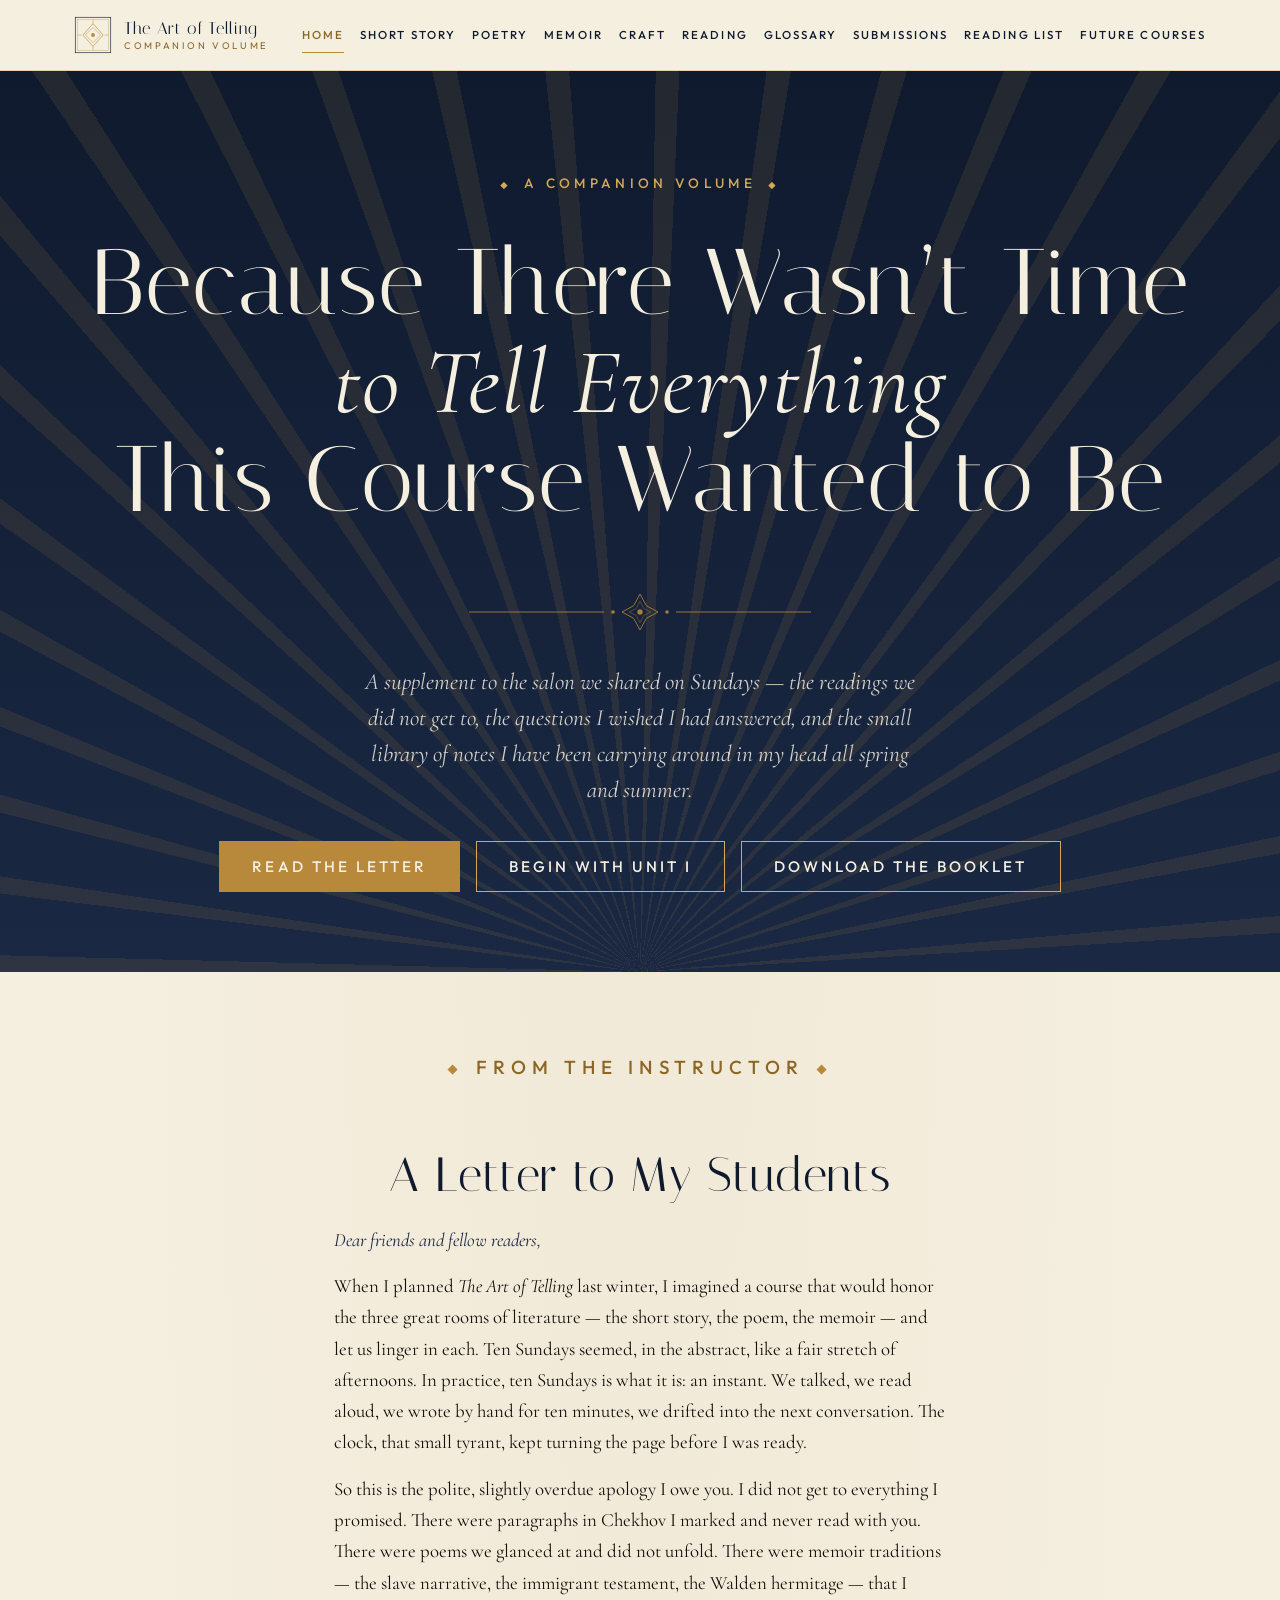
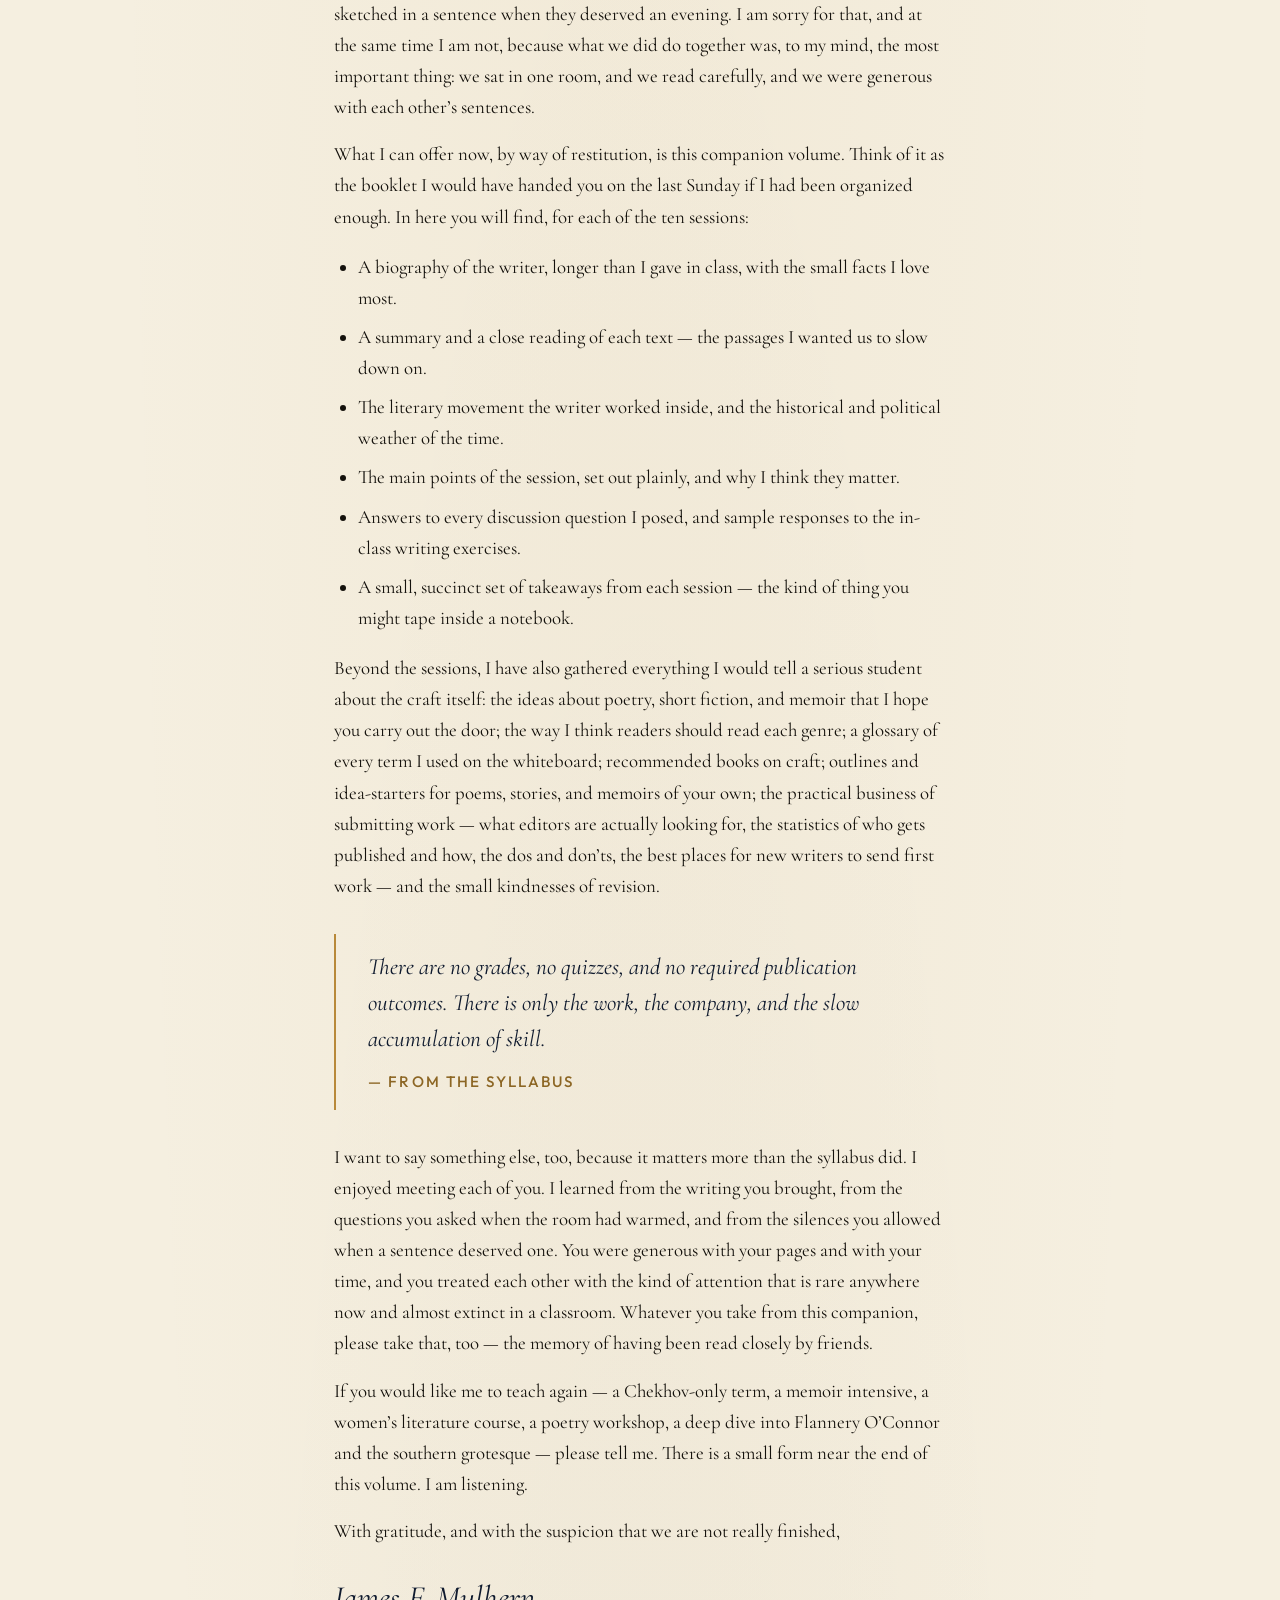
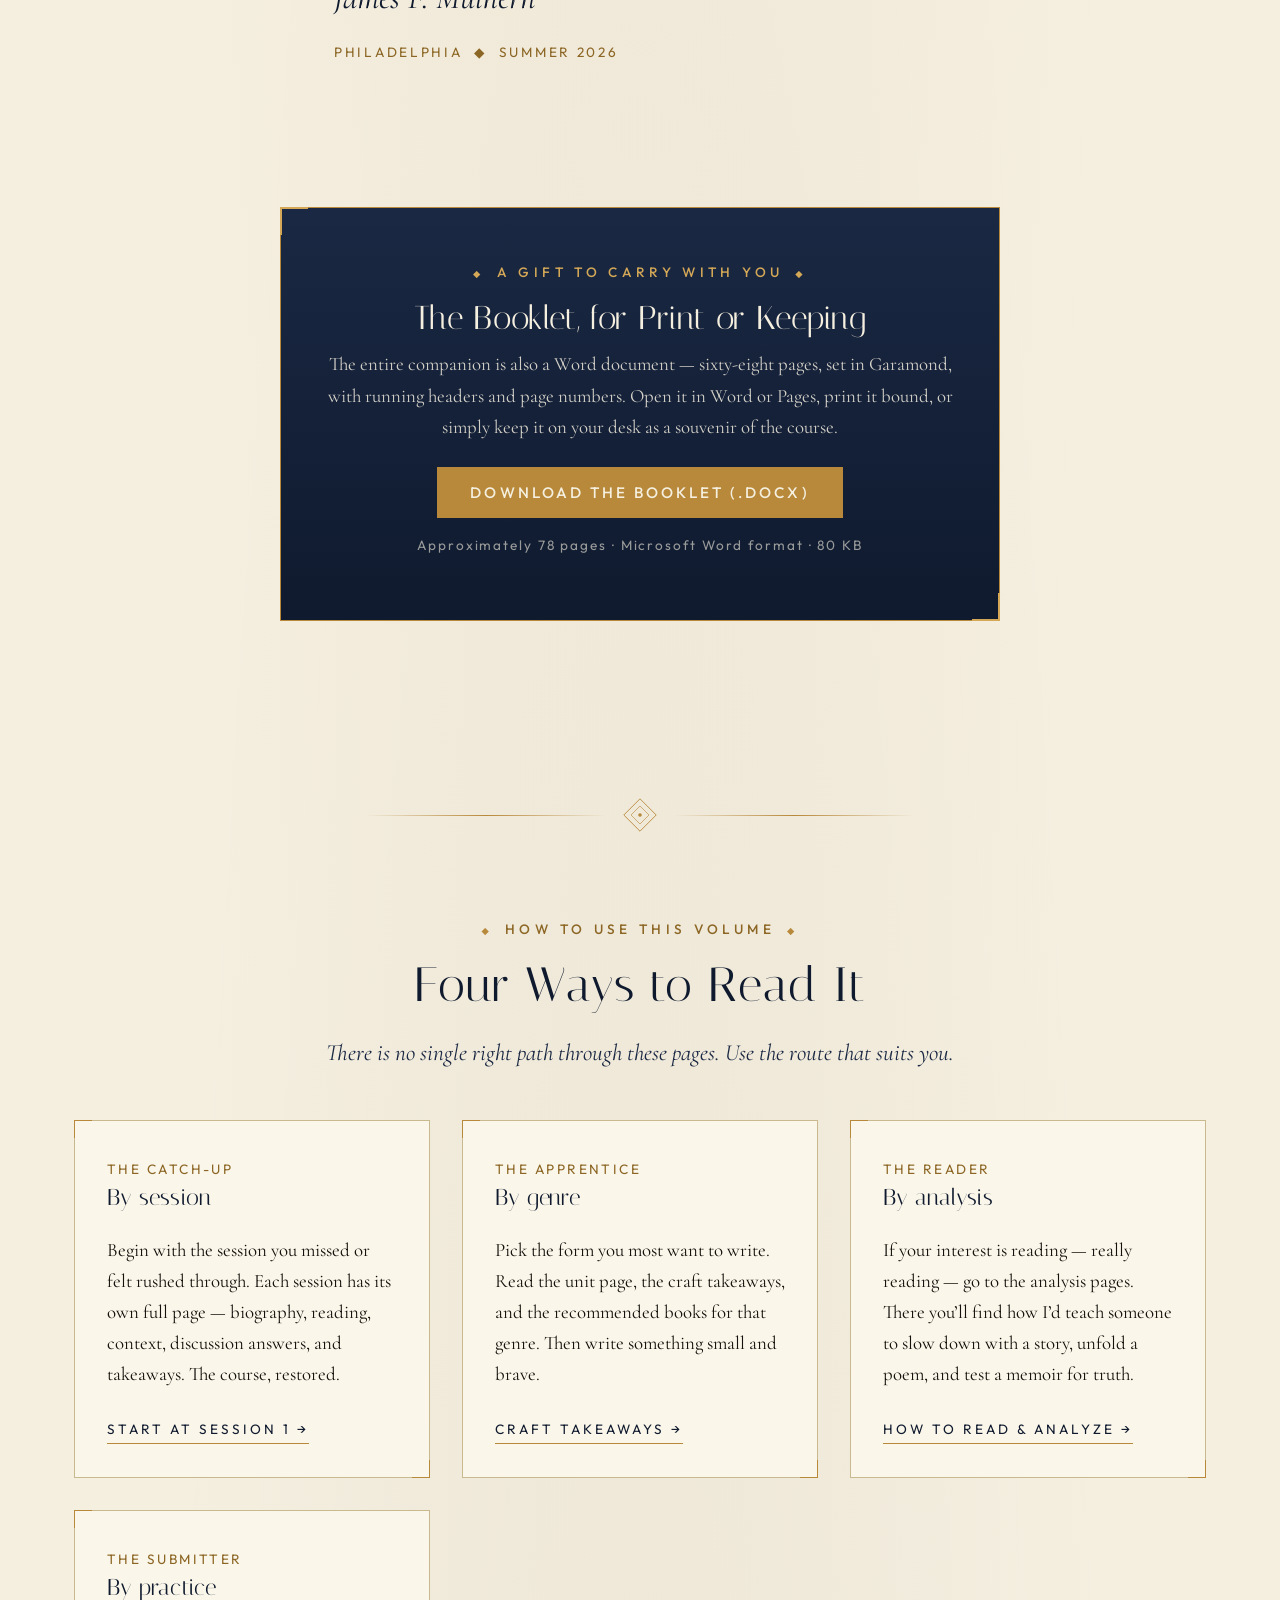
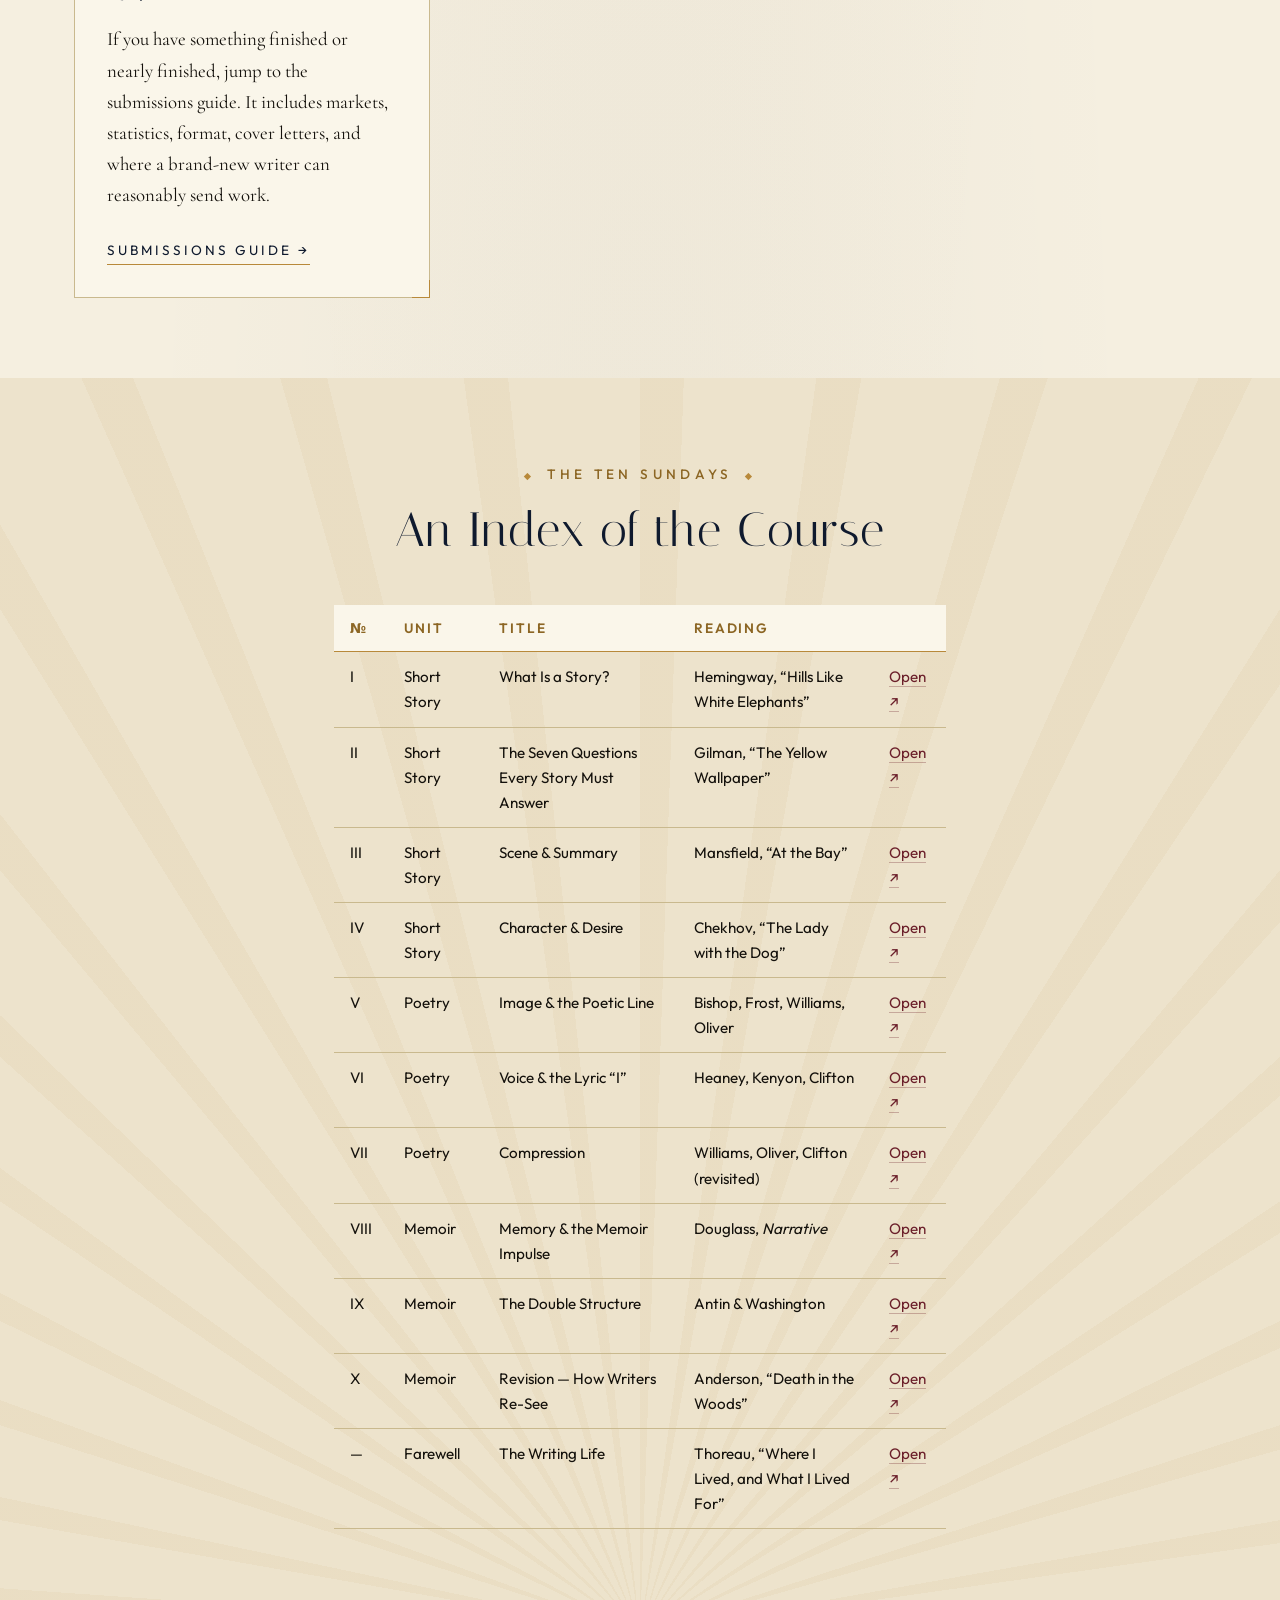
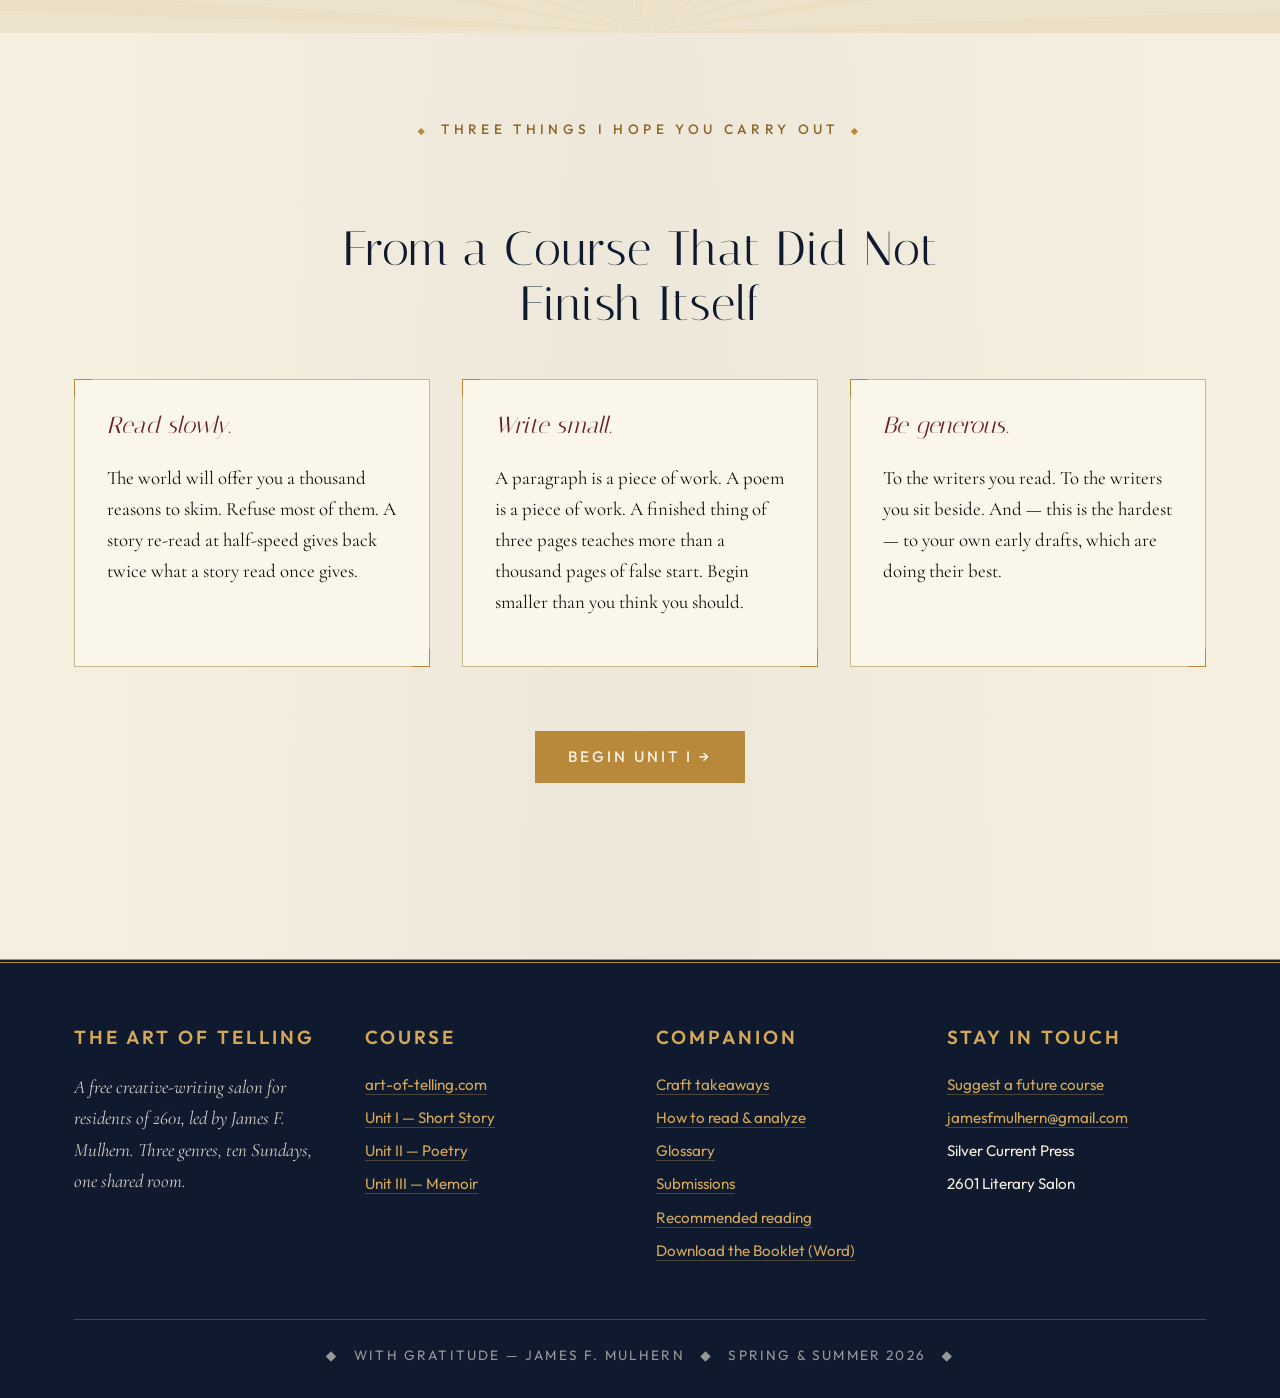
==== index.html @ 87ca03cf "Initial companion site" ====
<!doctype html>
<html lang="en">
<head>
<meta charset="utf-8">
<meta name="viewport" content="width=device-width, initial-scale=1">
<title>Because There Wasn’t Time to Tell Everything — The Art of Telling Companion</title>
<meta name="description" content="A companion volume to The Art of Telling: everything the course wanted to be, with the time it would have needed. Author biographies, close readings, craft notes, glossaries, and submission guides for short story, poetry, and memoir.">
<link rel="preconnect" href="https://fonts.googleapis.com">
<link rel="preconnect" href="https://fonts.gstatic.com" crossorigin>
<link href="https://fonts.googleapis.com/css2?family=Cormorant+Garamond:ital,wght@0,400;0,500;0,600;1,400;1,500&family=Italiana&family=Outfit:wght@300;400;500;600&display=swap" rel="stylesheet">
<link rel="stylesheet" href="css/styles.css">
</head>
<body>
<div id="site-header"></div>

<section class="hero">
  <div class="container">
    <span class="eyebrow">A Companion Volume</span>
    <h1>Because There Wasn’t Time<br><span style="font-family: var(--display); font-style: italic; font-weight: 400;">to Tell Everything</span><br>This Course Wanted to Be</h1>

    <svg class="hero-ornament" viewBox="0 0 400 60" fill="none" aria-hidden="true">
      <line x1="10" y1="30" x2="160" y2="30" stroke="currentColor" stroke-width="1"/>
      <line x1="240" y1="30" x2="390" y2="30" stroke="currentColor" stroke-width="1"/>
      <g transform="translate(200,30)">
        <path d="M0,-20 L7,-7 L20,0 L7,7 L0,20 L-7,7 L-20,0 L-7,-7 Z" stroke="currentColor" stroke-width="1" fill="none"/>
        <circle cx="0" cy="0" r="3" fill="currentColor"/>
        <path d="M0,-12 L4,-4 L12,0 L4,4 L0,12 L-4,4 L-12,0 L-4,-4 Z" stroke="currentColor" stroke-width="0.5" fill="none"/>
      </g>
      <circle cx="170" cy="30" r="2" fill="currentColor"/>
      <circle cx="230" cy="30" r="2" fill="currentColor"/>
    </svg>

    <p class="lede">A supplement to the salon we shared on Sundays — the readings we did not get to, the questions I wished I had answered, and the small library of notes I have been carrying around in my head all spring and summer.</p>
    <div style="margin-top: var(--space-8); display:flex; gap: var(--space-4); justify-content:center; flex-wrap: wrap;">
      <a class="btn btn--gold" href="#letter">Read the Letter</a>
      <a class="btn btn--ghost-light" href="unit-1-short-story.html">Begin with Unit I</a>
      <a class="btn btn--ghost-light" href="Because_There_Wasnt_Time_To_Tell_Everything.docx">Download the Booklet</a>
    </div>
  </div>
</section>

<section id="letter">
  <div class="container">
    <div class="prose">
      <p class="eyebrow center" style="display:block;">From the Instructor</p>
      <h2 class="center">A Letter to My Students</h2>

      <p class="lede">Dear friends and fellow readers,</p>

      <p>When I planned <em>The Art of Telling</em> last winter, I imagined a course that would honor the three great rooms of literature — the short story, the poem, the memoir — and let us linger in each. Ten Sundays seemed, in the abstract, like a fair stretch of afternoons. In practice, ten Sundays is what it is: an instant. We talked, we read aloud, we wrote by hand for ten minutes, we drifted into the next conversation. The clock, that small tyrant, kept turning the page before I was ready.</p>

      <p>So this is the polite, slightly overdue apology I owe you. I did not get to everything I promised. There were paragraphs in Chekhov I marked and never read with you. There were poems we glanced at and did not unfold. There were memoir traditions — the slave narrative, the immigrant testament, the Walden hermitage — that I sketched in a sentence when they deserved an evening. I am sorry for that, and at the same time I am not, because what we did do together was, to my mind, the most important thing: we sat in one room, and we read carefully, and we were generous with each other’s sentences.</p>

      <p>What I can offer now, by way of restitution, is this companion volume. Think of it as the booklet I would have handed you on the last Sunday if I had been organized enough. In here you will find, for each of the ten sessions:</p>

      <ul>
        <li>A biography of the writer, longer than I gave in class, with the small facts I love most.</li>
        <li>A summary and a close reading of each text — the passages I wanted us to slow down on.</li>
        <li>The literary movement the writer worked inside, and the historical and political weather of the time.</li>
        <li>The main points of the session, set out plainly, and why I think they matter.</li>
        <li>Answers to every discussion question I posed, and sample responses to the in-class writing exercises.</li>
        <li>A small, succinct set of takeaways from each session — the kind of thing you might tape inside a notebook.</li>
      </ul>

      <p>Beyond the sessions, I have also gathered everything I would tell a serious student about the craft itself: the ideas about poetry, short fiction, and memoir that I hope you carry out the door; the way I think readers should read each genre; a glossary of every term I used on the whiteboard; recommended books on craft; outlines and idea-starters for poems, stories, and memoirs of your own; the practical business of submitting work — what editors are actually looking for, the statistics of who gets published and how, the dos and don’ts, the best places for new writers to send first work — and the small kindnesses of revision.</p>

      <blockquote>
        There are no grades, no quizzes, and no required publication outcomes. There is only the work, the company, and the slow accumulation of skill.
        <cite>— from the syllabus</cite>
      </blockquote>

      <p>I want to say something else, too, because it matters more than the syllabus did. I enjoyed meeting each of you. I learned from the writing you brought, from the questions you asked when the room had warmed, and from the silences you allowed when a sentence deserved one. You were generous with your pages and with your time, and you treated each other with the kind of attention that is rare anywhere now and almost extinct in a classroom. Whatever you take from this companion, please take that, too — the memory of having been read closely by friends.</p>

      <p>If you would like me to teach again — a Chekhov-only term, a memoir intensive, a women’s literature course, a poetry workshop, a deep dive into Flannery O’Connor and the southern grotesque — please tell me. There is a small form near the end of this volume. I am listening.</p>

      <p>With gratitude, and with the suspicion that we are not really finished,</p>
      <p style="font-family: var(--display); font-style: italic; font-size: var(--text-xl); color: var(--midnight); margin-top: var(--space-6);">James F. Mulhern</p>
      <p style="font-family: var(--ui); font-size: var(--text-xs); letter-spacing: 0.2em; text-transform: uppercase; color: var(--gold-deep);">Philadelphia &nbsp;◆&nbsp; Summer 2026</p>
    </div>
  </div>
</section>

<!-- Download panel -->
<section style="padding-top: 0;">
  <div class="container">
    <div class="download-panel">
      <span class="eyebrow">A Gift to Carry With You</span>
      <h3>The Booklet, for Print or Keeping</h3>
      <p>The entire companion is also a Word document — sixty-eight pages, set in Garamond, with running headers and page numbers. Open it in Word or Pages, print it bound, or simply keep it on your desk as a souvenir of the course.</p>
      <div style="margin-top: var(--space-6);">
        <a class="btn btn--gold" href="Because_There_Wasnt_Time_To_Tell_Everything.docx" download>Download the Booklet (.docx)</a>
      </div>
      <p style="margin-top: var(--space-4); font-size: var(--text-xs); font-family: var(--ui); letter-spacing: 0.14em; color: rgba(245,239,224,0.6);">Approximately 78 pages · Microsoft Word format · 80 KB</p>
    </div>
  </div>
</section>

<div class="deco-rule">
  <span></span>
  <span class="diamond">
    <svg viewBox="0 0 40 40" fill="none">
      <path d="M20 2 L38 20 L20 38 L2 20 Z" stroke="currentColor" stroke-width="1"/>
      <path d="M20 10 L30 20 L20 30 L10 20 Z" stroke="currentColor" stroke-width="0.7"/>
      <circle cx="20" cy="20" r="2" fill="currentColor"/>
    </svg>
  </span>
  <span></span>
</div>

<section style="padding-top: var(--space-8);">
  <div class="container">
    <div class="center" style="margin-bottom: var(--space-12);">
      <span class="eyebrow">How to Use This Volume</span>
      <h2>Four Ways to Read It</h2>
      <p class="lede narrow">There is no single right path through these pages. Use the route that suits you.</p>
    </div>

    <div class="cards">
      <div class="card">
        <span class="meta">The Catch-Up</span>
        <h3>By session</h3>
        <p>Begin with the session you missed or felt rushed through. Each session has its own full page — biography, reading, context, discussion answers, and takeaways. The course, restored.</p>
        <a class="card-link" href="unit-1-short-story.html">Start at Session 1 →</a>
      </div>
      <div class="card">
        <span class="meta">The Apprentice</span>
        <h3>By genre</h3>
        <p>Pick the form you most want to write. Read the unit page, the craft takeaways, and the recommended books for that genre. Then write something small and brave.</p>
        <a class="card-link" href="craft.html">Craft takeaways →</a>
      </div>
      <div class="card">
        <span class="meta">The Reader</span>
        <h3>By analysis</h3>
        <p>If your interest is reading — really reading — go to the analysis pages. There you’ll find how I’d teach someone to slow down with a story, unfold a poem, and test a memoir for truth.</p>
        <a class="card-link" href="reading.html">How to read &amp; analyze →</a>
      </div>
      <div class="card">
        <span class="meta">The Submitter</span>
        <h3>By practice</h3>
        <p>If you have something finished or nearly finished, jump to the submissions guide. It includes markets, statistics, format, cover letters, and where a brand-new writer can reasonably send work.</p>
        <a class="card-link" href="submissions.html">Submissions guide →</a>
      </div>
    </div>
  </div>
</section>

<section class="sunburst-bg" style="background: var(--parchment);">
  <div class="container">
    <div class="center" style="margin-bottom: var(--space-12);">
      <span class="eyebrow">The Ten Sundays</span>
      <h2>An Index of the Course</h2>
    </div>

    <div class="prose">
      <table>
        <thead>
          <tr><th>№</th><th>Unit</th><th>Title</th><th>Reading</th><th></th></tr>
        </thead>
        <tbody>
          <tr><td>I</td><td>Short Story</td><td>What Is a Story?</td><td>Hemingway, “Hills Like White Elephants”</td><td><a href="unit-1-short-story.html#s1">Open ↗</a></td></tr>
          <tr><td>II</td><td>Short Story</td><td>The Seven Questions Every Story Must Answer</td><td>Gilman, “The Yellow Wallpaper”</td><td><a href="unit-1-short-story.html#s2">Open ↗</a></td></tr>
          <tr><td>III</td><td>Short Story</td><td>Scene &amp; Summary</td><td>Mansfield, “At the Bay”</td><td><a href="unit-1-short-story.html#s3">Open ↗</a></td></tr>
          <tr><td>IV</td><td>Short Story</td><td>Character &amp; Desire</td><td>Chekhov, “The Lady with the Dog”</td><td><a href="unit-1-short-story.html#s4">Open ↗</a></td></tr>
          <tr><td>V</td><td>Poetry</td><td>Image &amp; the Poetic Line</td><td>Bishop, Frost, Williams, Oliver</td><td><a href="unit-2-poetry.html#s5">Open ↗</a></td></tr>
          <tr><td>VI</td><td>Poetry</td><td>Voice &amp; the Lyric “I”</td><td>Heaney, Kenyon, Clifton</td><td><a href="unit-2-poetry.html#s6">Open ↗</a></td></tr>
          <tr><td>VII</td><td>Poetry</td><td>Compression</td><td>Williams, Oliver, Clifton (revisited)</td><td><a href="unit-2-poetry.html#s7">Open ↗</a></td></tr>
          <tr><td>VIII</td><td>Memoir</td><td>Memory &amp; the Memoir Impulse</td><td>Douglass, <em>Narrative</em></td><td><a href="unit-3-memoir.html#s8">Open ↗</a></td></tr>
          <tr><td>IX</td><td>Memoir</td><td>The Double Structure</td><td>Antin &amp; Washington</td><td><a href="unit-3-memoir.html#s9">Open ↗</a></td></tr>
          <tr><td>X</td><td>Memoir</td><td>Revision — How Writers Re-See</td><td>Anderson, “Death in the Woods”</td><td><a href="unit-3-memoir.html#s10">Open ↗</a></td></tr>
          <tr><td>—</td><td>Farewell</td><td>The Writing Life</td><td>Thoreau, “Where I Lived, and What I Lived For”</td><td><a href="unit-3-memoir.html#farewell">Open ↗</a></td></tr>
        </tbody>
      </table>
    </div>
  </div>
</section>

<section>
  <div class="container">
    <div class="prose center">
      <span class="eyebrow">Three Things I Hope You Carry Out</span>
      <h2>From a Course That Did Not Finish Itself</h2>
    </div>

    <div class="cards" style="margin-top: var(--space-12);">
      <div class="card">
        <h3 style="font-style: italic; color: var(--oxblood);">Read slowly.</h3>
        <p>The world will offer you a thousand reasons to skim. Refuse most of them. A story re-read at half-speed gives back twice what a story read once gives.</p>
      </div>
      <div class="card">
        <h3 style="font-style: italic; color: var(--oxblood);">Write small.</h3>
        <p>A paragraph is a piece of work. A poem is a piece of work. A finished thing of three pages teaches more than a thousand pages of false start. Begin smaller than you think you should.</p>
      </div>
      <div class="card">
        <h3 style="font-style: italic; color: var(--oxblood);">Be generous.</h3>
        <p>To the writers you read. To the writers you sit beside. And — this is the hardest — to your own early drafts, which are doing their best.</p>
      </div>
    </div>

    <div class="center" style="margin-top: var(--space-16);">
      <a class="btn btn--gold" href="unit-1-short-story.html">Begin Unit I →</a>
    </div>
  </div>
</section>

<div id="site-footer"></div>
<script src="js/site.js"></script>
</body>
</html>
---- css/styles.css ----
/* =====================================================================
   THE ART OF TELLING — COMPANION SITE
   Art Deco aesthetic: ivory, midnight, antique gold, oxblood
   ===================================================================== */

:root {
  --ivory:        #F5EFE0;
  --ivory-soft:   #FAF6EA;
  --parchment:    #EDE3CC;
  --midnight:     #0F1A2E;
  --midnight-2:   #1A2843;
  --ink:          #14110C;
  --gold:         #B8893A;
  --gold-bright:  #D4A857;
  --gold-deep:    #8C6624;
  --oxblood:      #6B1F2A;
  --rose:         #C68A86;
  --muted:        #6B5F47;
  --line:         #C9B98E;

  --display: 'Cormorant Garamond', 'Playfair Display', Georgia, serif;
  --headline: 'Italiana', 'Cormorant Garamond', Georgia, serif;
  --body: 'Cormorant Garamond', Georgia, 'Times New Roman', serif;
  --ui: 'Outfit', 'Futura', 'Trebuchet MS', system-ui, sans-serif;
  --label: 'Outfit', 'Futura', sans-serif;

  --text-xs: clamp(0.75rem, 0.7rem + 0.2vw, 0.85rem);
  --text-sm: clamp(0.875rem, 0.82rem + 0.2vw, 0.95rem);
  --text-base: clamp(1.05rem, 1rem + 0.3vw, 1.18rem);
  --text-lg: clamp(1.25rem, 1.1rem + 0.5vw, 1.45rem);
  --text-xl: clamp(1.6rem, 1.4rem + 0.8vw, 2.1rem);
  --text-2xl: clamp(2.2rem, 1.8rem + 1.5vw, 3.2rem);
  --text-3xl: clamp(3rem, 2.4rem + 2.5vw, 4.8rem);
  --text-hero: clamp(3.5rem, 2.6rem + 4vw, 6.8rem);

  --space-1: 0.25rem; --space-2: 0.5rem; --space-3: 0.75rem;
  --space-4: 1rem; --space-6: 1.5rem; --space-8: 2rem;
  --space-12: 3rem; --space-16: 4rem; --space-20: 5rem;
  --space-24: 6rem; --space-32: 8rem;

  --maxw-prose: 68ch;
  --maxw-wide: 1180px;
  --maxw-narrow: 780px;
}

*, *::before, *::after { box-sizing: border-box; }
html { scroll-behavior: smooth; -webkit-text-size-adjust: 100%; }
body {
  margin: 0;
  font-family: var(--body);
  font-size: var(--text-base);
  line-height: 1.65;
  color: var(--ink);
  background: var(--ivory);
  background-image:
    radial-gradient(ellipse at top, rgba(184,137,58,0.06), transparent 60%),
    radial-gradient(ellipse at bottom, rgba(15,26,46,0.04), transparent 60%);
  font-feature-settings: "kern" 1, "liga" 1, "onum" 1;
  -webkit-font-smoothing: antialiased;
}
img { max-width: 100%; display: block; }
a { color: var(--oxblood); text-decoration: none; border-bottom: 1px solid rgba(107,31,42,0.3); transition: all .25s ease; }
a:hover { color: var(--gold-deep); border-bottom-color: var(--gold); }
::selection { background: var(--gold); color: var(--ivory); }

h1, h2, h3, h4, h5 {
  font-family: var(--headline);
  font-weight: 400;
  line-height: 1.15;
  margin: 0 0 var(--space-6);
  color: var(--midnight);
  letter-spacing: 0.01em;
}
h1 { font-size: var(--text-3xl); }
h2 { font-size: var(--text-2xl); letter-spacing: 0.02em; }
h3 { font-size: var(--text-xl); font-family: var(--display); font-style: italic; font-weight: 500; }
h4 { font-size: var(--text-lg); font-family: var(--ui); font-weight: 500; letter-spacing: 0.12em; text-transform: uppercase; color: var(--gold-deep); }
h5 { font-size: var(--text-base); font-family: var(--ui); font-weight: 600; letter-spacing: 0.16em; text-transform: uppercase; color: var(--gold-deep); }
p { margin: 0 0 var(--space-4); }

.lede { font-size: var(--text-lg); font-style: italic; color: var(--midnight-2); line-height: 1.55; }

blockquote {
  margin: var(--space-8) 0;
  padding: var(--space-4) var(--space-8);
  border-left: 2px solid var(--gold);
  font-family: var(--display);
  font-style: italic;
  font-size: var(--text-lg);
  color: var(--midnight);
  line-height: 1.55;
}
blockquote cite { display: block; margin-top: var(--space-3); font-family: var(--ui); font-style: normal; font-size: var(--text-sm); letter-spacing: 0.14em; text-transform: uppercase; color: var(--gold-deep); font-weight: 500; }

.eyebrow {
  font-family: var(--ui);
  font-size: var(--text-xs);
  letter-spacing: 0.32em;
  text-transform: uppercase;
  font-weight: 500;
  color: var(--gold-deep);
  margin-bottom: var(--space-4);
  display: inline-block;
}
.eyebrow::before, .eyebrow::after {
  content: "◆";
  margin: 0 var(--space-3);
  color: var(--gold);
  font-size: 0.7em;
  vertical-align: middle;
}

.container { width: 100%; max-width: var(--maxw-wide); margin: 0 auto; padding: 0 var(--space-6); }
.narrow { max-width: var(--maxw-narrow); margin-left: auto; margin-right: auto; }
.prose { max-width: var(--maxw-prose); margin-left: auto; margin-right: auto; }
.prose p, .prose li { font-size: var(--text-base); }
.prose h2 { margin-top: var(--space-16); }
.prose h3 { margin-top: var(--space-12); }
.prose h4 { margin-top: var(--space-8); }
.prose ul, .prose ol { padding-left: var(--space-6); }
.prose li { margin-bottom: var(--space-2); }

section { padding: var(--space-20) 0; }
.section-tight { padding: var(--space-12) 0; }

.deco-rule {
  display: flex; align-items: center; justify-content: center;
  margin: var(--space-12) 0; color: var(--gold);
}
.deco-rule::before, .deco-rule::after {
  content: ""; flex: 1; height: 1px;
  background: linear-gradient(90deg, transparent, var(--gold), transparent);
  max-width: 240px;
}
.deco-rule .diamond { margin: 0 var(--space-4); display: inline-flex; align-items: center; }
.deco-rule .diamond svg { width: 36px; height: 36px; }

.sunburst-bg { position: relative; overflow: hidden; }
.sunburst-bg::before {
  content: ""; position: absolute; inset: 0;
  background: repeating-conic-gradient(from 0deg at 50% 100%,
    rgba(184,137,58,0.06) 0deg 2deg, transparent 2deg 8deg);
  pointer-events: none; z-index: 0;
}
.sunburst-bg > * { position: relative; z-index: 1; }

.site-header {
  position: sticky; top: 0; z-index: 100;
  background: rgba(245,239,224,0.92);
  backdrop-filter: blur(14px);
  -webkit-backdrop-filter: blur(14px);
  border-bottom: 1px solid rgba(184,137,58,0.3);
}
.site-header .container {
  display: flex; align-items: center; justify-content: space-between;
  padding-top: var(--space-4); padding-bottom: var(--space-4);
  gap: var(--space-6);
}
.brand { display: flex; align-items: center; gap: var(--space-3); border: none; color: var(--midnight); }
.brand:hover { color: var(--gold-deep); border: none; }
.brand-mark { width: 38px; height: 38px; }
.brand-text {
  font-family: var(--headline);
  font-size: 1.05rem;
  line-height: 1.1;
  letter-spacing: 0.04em;
  white-space: nowrap;
}
.brand-text small { display: block; font-family: var(--ui); font-size: 0.6rem; letter-spacing: 0.28em; text-transform: uppercase; color: var(--gold-deep); margin-top: 3px; white-space: nowrap; }

.nav { display: flex; gap: var(--space-4); flex-wrap: wrap; justify-content: flex-end; }
.nav a {
  font-family: var(--ui);
  font-size: 0.72rem;
  letter-spacing: 0.18em;
  text-transform: uppercase;
  font-weight: 500;
  color: var(--midnight);
  border: none;
  padding: var(--space-2) 0;
  border-bottom: 1px solid transparent;
  white-space: nowrap;
}
.nav a:hover, .nav a.active { color: var(--gold-deep); border-bottom-color: var(--gold); }
.nav-toggle {
  display: none;
  background: none;
  border: 1px solid var(--gold);
  padding: var(--space-2) var(--space-3);
  font-family: var(--ui);
  font-size: var(--text-xs);
  letter-spacing: 0.2em;
  text-transform: uppercase;
  color: var(--midnight);
  cursor: pointer;
}
@media (max-width: 1100px) {
  .nav-toggle { display: inline-block; }
  .nav {
    display: none; position: absolute; top: 100%; left: 0; right: 0;
    background: var(--ivory); flex-direction: column;
    padding: var(--space-6); border-bottom: 1px solid var(--gold); gap: var(--space-3);
  }
  .nav.open { display: flex; }
}

.hero {
  background: linear-gradient(180deg, var(--midnight) 0%, var(--midnight-2) 100%);
  color: var(--ivory);
  padding: var(--space-24) 0 var(--space-20);
  position: relative; overflow: hidden; text-align: center;
}
.hero::before {
  content: ""; position: absolute; inset: 0;
  background: repeating-conic-gradient(from -90deg at 50% 100%,
    rgba(184,137,58,0.12) 0deg 1.5deg, transparent 1.5deg 7deg);
  pointer-events: none;
}
.hero .container { position: relative; z-index: 1; }
.hero h1 {
  color: var(--ivory);
  font-size: var(--text-hero);
  line-height: 1.05;
  margin: var(--space-6) 0;
  font-family: var(--headline);
  font-weight: 400;
  letter-spacing: 0.015em;
}
.hero .eyebrow { color: var(--gold-bright); }
.hero .eyebrow::before, .hero .eyebrow::after { color: var(--gold-bright); }
.hero p.lede { color: rgba(245,239,224,0.85); font-size: var(--text-lg); max-width: 56ch; margin-left: auto; margin-right: auto; }
.hero-ornament { width: 100%; max-width: 360px; margin: var(--space-8) auto var(--space-4); color: var(--gold); opacity: 0.9; }

.btn {
  display: inline-block;
  font-family: var(--ui);
  font-size: var(--text-sm);
  letter-spacing: 0.2em;
  text-transform: uppercase;
  font-weight: 500;
  padding: var(--space-3) var(--space-8);
  border: 1px solid var(--gold);
  background: transparent;
  color: var(--midnight);
  cursor: pointer;
  transition: all .25s ease;
}
.btn:hover { background: var(--gold); color: var(--ivory); border-color: var(--gold); }
.btn--gold { background: var(--gold); color: var(--ivory); }
.btn--gold:hover { background: var(--gold-bright); border-color: var(--gold-bright); }
.btn--ghost-light { border-color: var(--gold-bright); color: var(--ivory); }
.btn--ghost-light:hover { background: var(--gold); color: var(--ivory); }

.cards {
  display: grid;
  grid-template-columns: repeat(auto-fit, minmax(280px, 1fr));
  gap: var(--space-8);
}
.card {
  background: var(--ivory-soft);
  border: 1px solid var(--line);
  padding: var(--space-8);
  position: relative;
  transition: all .3s ease;
}
.card::before, .card::after {
  content: ""; position: absolute; width: 18px; height: 18px; border: 1px solid var(--gold);
}
.card::before { top: -1px; left: -1px; border-right: 0; border-bottom: 0; }
.card::after  { bottom: -1px; right: -1px; border-left: 0; border-top: 0; }
.card:hover { border-color: var(--gold); transform: translateY(-2px); box-shadow: 0 18px 36px -20px rgba(15,26,46,0.18); }
.card h3 { margin-top: 0; font-size: var(--text-lg); font-family: var(--headline); font-style: normal; }
.card .meta { font-family: var(--ui); font-size: var(--text-xs); letter-spacing: 0.18em; text-transform: uppercase; color: var(--gold-deep); margin-bottom: var(--space-3); }
.card a.card-link { display: inline-block; margin-top: var(--space-3); border-bottom: 1px solid var(--gold); padding-bottom: 2px; font-family: var(--ui); font-size: var(--text-xs); letter-spacing: 0.22em; text-transform: uppercase; color: var(--midnight); }
.card a.card-link:hover { color: var(--gold-deep); }

/* Download panel */
.download-panel {
  background: linear-gradient(180deg, var(--midnight-2) 0%, var(--midnight) 100%);
  color: var(--ivory);
  padding: var(--space-12) var(--space-8);
  border: 1px solid var(--gold);
  position: relative;
  text-align: center;
  margin: var(--space-12) auto;
  max-width: 720px;
}
.download-panel::before, .download-panel::after {
  content: ""; position: absolute; width: 28px; height: 28px;
}
.download-panel::before { top: -1px; left: -1px; border-top: 2px solid var(--gold-bright); border-left: 2px solid var(--gold-bright); }
.download-panel::after  { bottom: -1px; right: -1px; border-bottom: 2px solid var(--gold-bright); border-right: 2px solid var(--gold-bright); }
.download-panel h3 { font-family: var(--headline); font-style: normal; color: var(--ivory); margin-bottom: var(--space-3); }
.download-panel p { color: rgba(245,239,224,0.85); }
.download-panel .eyebrow { color: var(--gold-bright); }
.download-panel .eyebrow::before, .download-panel .eyebrow::after { color: var(--gold-bright); }

.session-hero {
  background: var(--midnight);
  color: var(--ivory);
  padding: var(--space-20) 0 var(--space-16);
  border-bottom: 4px double var(--gold);
}
.session-hero h1 { color: var(--ivory); font-family: var(--headline); font-size: var(--text-2xl); margin: var(--space-3) 0; }
.session-hero .session-meta { font-family: var(--ui); font-size: var(--text-xs); letter-spacing: 0.2em; text-transform: uppercase; color: var(--gold-bright); }

.toc {
  background: var(--parchment);
  border: 1px solid var(--gold);
  padding: var(--space-6);
  margin: var(--space-8) auto;
}
.toc h5 { margin-top: 0; margin-bottom: var(--space-3); }
.toc ol { list-style: none; padding: 0; margin: 0; counter-reset: toc; }
.toc li { counter-increment: toc; padding: var(--space-1) 0; font-family: var(--ui); font-size: var(--text-sm); border-bottom: 1px dotted rgba(184,137,58,0.4); }
.toc li:last-child { border-bottom: none; }
.toc li::before { content: counter(toc, decimal-leading-zero); color: var(--gold-deep); font-weight: 600; margin-right: var(--space-3); }
.toc a { color: var(--midnight); border: none; }
.toc a:hover { color: var(--gold-deep); }

.pullquote {
  font-family: var(--display);
  font-style: italic;
  font-size: var(--text-xl);
  line-height: 1.4;
  color: var(--midnight);
  text-align: center;
  margin: var(--space-16) auto;
  max-width: 60ch;
  position: relative;
}
.pullquote::before, .pullquote::after {
  content: "◆"; display: block; font-style: normal; font-size: 0.6em; color: var(--gold); margin: var(--space-4) auto;
}

table { width: 100%; border-collapse: collapse; margin: var(--space-6) 0; font-size: var(--text-sm); font-family: var(--ui); }
th, td { padding: var(--space-3) var(--space-4); text-align: left; border-bottom: 1px solid var(--line); vertical-align: top; }
th { font-family: var(--ui); font-weight: 600; letter-spacing: 0.14em; text-transform: uppercase; font-size: var(--text-xs); color: var(--gold-deep); border-bottom: 1px solid var(--gold); background: var(--ivory-soft); }

.qa { margin: var(--space-6) 0; }
.qa-q { font-family: var(--ui); font-weight: 600; color: var(--midnight); font-size: var(--text-base); margin-bottom: var(--space-2); padding-left: var(--space-6); position: relative; }
.qa-q::before { content: "Q."; position: absolute; left: 0; color: var(--gold-deep); font-family: var(--display); font-style: italic; font-weight: 500; }
.qa-a { padding-left: var(--space-6); position: relative; color: var(--ink); margin-bottom: var(--space-6); }
.qa-a::before { content: "A."; position: absolute; left: 0; top: 0; color: var(--oxblood); font-family: var(--display); font-style: italic; font-weight: 500; }

.takeaway {
  background: linear-gradient(180deg, var(--ivory-soft), var(--parchment));
  border-top: 2px solid var(--gold);
  border-bottom: 2px solid var(--gold);
  padding: var(--space-8);
  margin: var(--space-12) 0;
}
.takeaway h5 { color: var(--gold-deep); margin-top: 0; }
.takeaway ul { padding-left: var(--space-6); }

.glossary dt { font-family: var(--ui); font-weight: 600; color: var(--midnight); margin-top: var(--space-4); letter-spacing: 0.04em; }
.glossary dt::after { content: " — "; color: var(--gold-deep); }
.glossary dd { margin: 0 0 var(--space-3) 0; color: var(--ink); }

.author-panel {
  display: grid; grid-template-columns: auto 1fr;
  gap: var(--space-6); padding: var(--space-6);
  background: var(--ivory-soft); border: 1px solid var(--line);
  margin: var(--space-8) 0;
}
.author-panel .portrait {
  width: 110px; height: 110px; border-radius: 50%;
  background: linear-gradient(135deg, var(--midnight), var(--midnight-2));
  display: flex; align-items: center; justify-content: center;
  border: 2px solid var(--gold); color: var(--gold-bright);
  font-family: var(--headline); font-size: 1.8rem;
}
.author-panel h4 { margin: 0 0 var(--space-2); font-family: var(--ui); font-size: var(--text-sm); letter-spacing: 0.18em; color: var(--gold-deep); }
.author-panel h3 { margin: 0 0 var(--space-2); font-style: normal; font-family: var(--headline); }
.author-panel .dates { font-family: var(--ui); font-size: var(--text-xs); letter-spacing: 0.16em; color: var(--muted); text-transform: uppercase; margin-bottom: var(--space-3); }
@media (max-width: 600px) {
  .author-panel { grid-template-columns: 1fr; text-align: center; }
  .author-panel .portrait { margin: 0 auto; }
}

.two-col {
  display: grid; grid-template-columns: 1fr 1fr;
  gap: var(--space-12); align-items: start;
}
.two-col h4 { margin-top: 0; }
@media (max-width: 768px) {
  .two-col { grid-template-columns: 1fr; gap: var(--space-8); }
}

.stats { display: grid; grid-template-columns: repeat(auto-fit, minmax(180px, 1fr)); gap: var(--space-6); margin: var(--space-8) 0; }
.stat { text-align: center; padding: var(--space-6); border: 1px solid var(--line); background: var(--ivory-soft); }
.stat .num { display: block; font-family: var(--headline); font-size: var(--text-2xl); color: var(--gold-deep); line-height: 1; margin-bottom: var(--space-3); }
.stat .label { font-family: var(--ui); font-size: var(--text-xs); letter-spacing: 0.18em; text-transform: uppercase; color: var(--muted); }

.form-group { margin-bottom: var(--space-6); }
label { display: block; font-family: var(--ui); font-size: var(--text-xs); letter-spacing: 0.2em; text-transform: uppercase; color: var(--gold-deep); margin-bottom: var(--space-2); font-weight: 500; }
input[type="text"], input[type="email"], textarea, select {
  width: 100%; background: var(--ivory-soft); border: 1px solid var(--gold);
  padding: var(--space-3) var(--space-4); font-family: var(--body);
  font-size: var(--text-base); color: var(--ink); transition: border-color .2s ease;
}
input:focus, textarea:focus, select:focus { outline: none; border-color: var(--oxblood); }
textarea { min-height: 140px; resize: vertical; }
fieldset { border: 1px solid var(--line); padding: var(--space-6); margin: 0 0 var(--space-6); }
legend { font-family: var(--ui); font-size: var(--text-xs); letter-spacing: 0.2em; text-transform: uppercase; color: var(--gold-deep); padding: 0 var(--space-3); }
.checkboxes { display: grid; grid-template-columns: repeat(auto-fit, minmax(240px, 1fr)); gap: var(--space-3); }
.checkboxes label {
  display: flex; align-items: center; gap: var(--space-3);
  font-family: var(--body); text-transform: none; letter-spacing: 0;
  font-size: var(--text-base); color: var(--ink);
  font-weight: 400; padding: var(--space-2); cursor: pointer;
}
.checkboxes input[type="checkbox"] { width: 18px; height: 18px; accent-color: var(--gold-deep); }

.site-footer {
  background: var(--midnight);
  color: var(--ivory);
  padding: var(--space-16) 0 var(--space-8);
  margin-top: var(--space-24);
  position: relative;
  border-top: 4px double var(--gold);
}
.site-footer h5 { color: var(--gold-bright); }
.site-footer a { color: var(--gold-bright); border-bottom-color: rgba(212,168,87,0.3); }
.site-footer a:hover { color: var(--ivory); border-bottom-color: var(--ivory); }
.footer-grid { display: grid; grid-template-columns: repeat(auto-fit, minmax(220px, 1fr)); gap: var(--space-8); margin-bottom: var(--space-12); }
.footer-grid ul { list-style: none; padding: 0; margin: 0; }
.footer-grid li { margin-bottom: var(--space-2); font-family: var(--ui); font-size: var(--text-sm); }
.footer-bottom { text-align: center; padding-top: var(--space-6); border-top: 1px solid rgba(212,168,87,0.3); font-family: var(--ui); font-size: var(--text-xs); letter-spacing: 0.16em; text-transform: uppercase; color: rgba(245,239,224,0.6); }

.center { text-align: center; }
.mb-6 { margin-bottom: var(--space-6); }
.mt-8 { margin-top: var(--space-8); }

@media print {
  .site-header, .site-footer, .nav-toggle { display: none; }
  body { background: white; color: black; }
  a { color: black; border: none; }
}
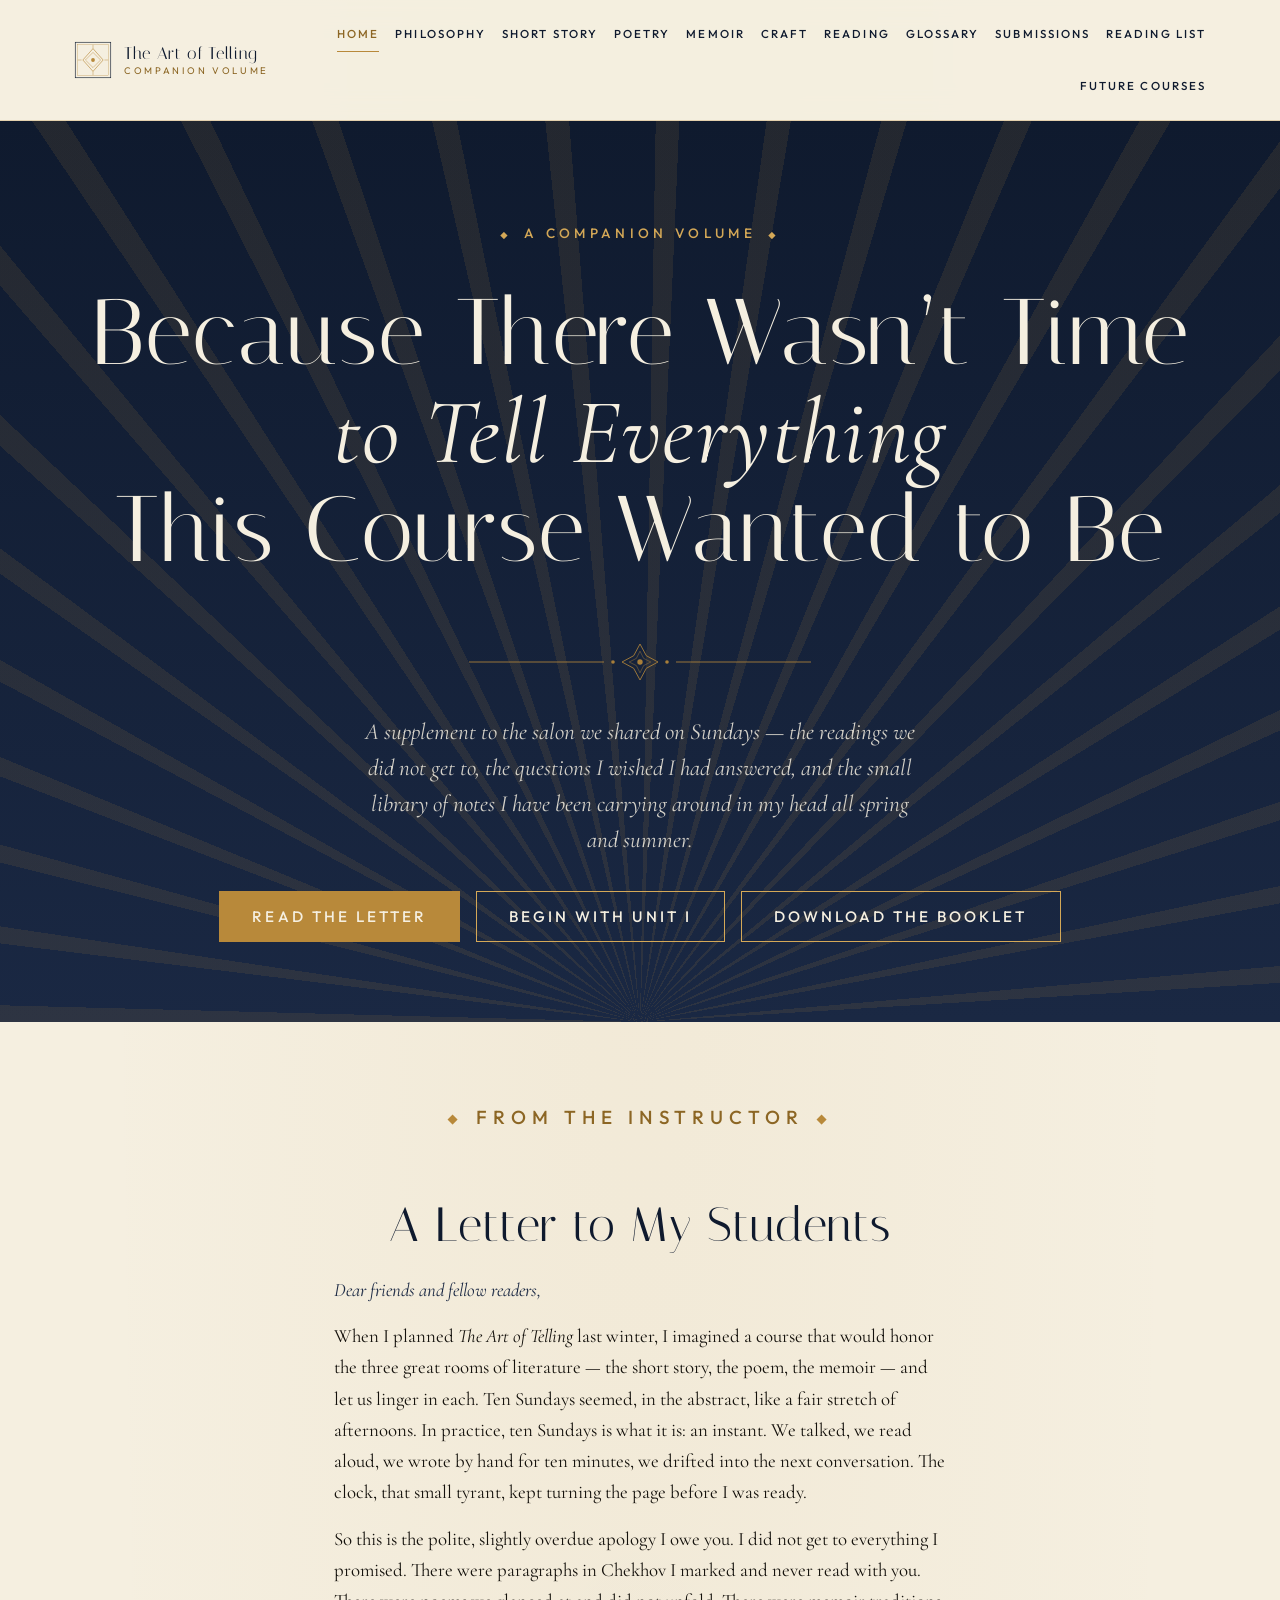
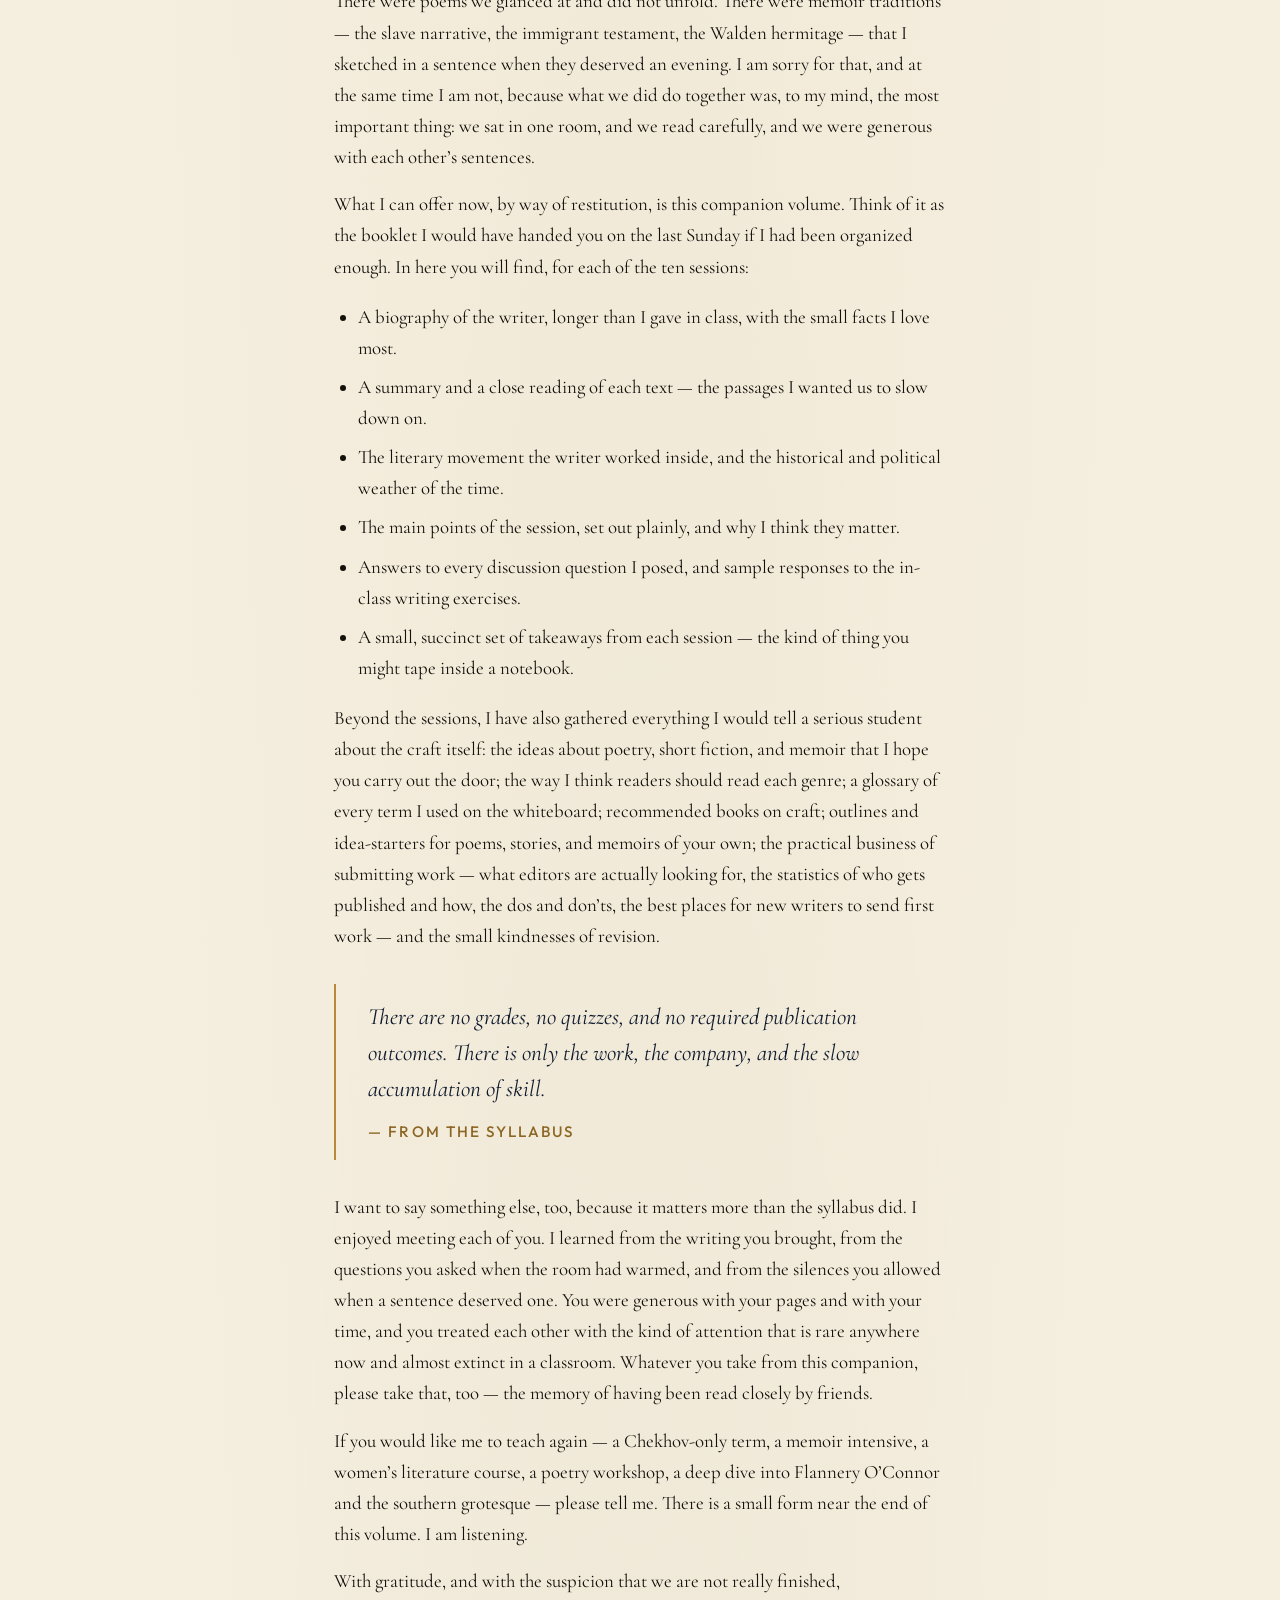
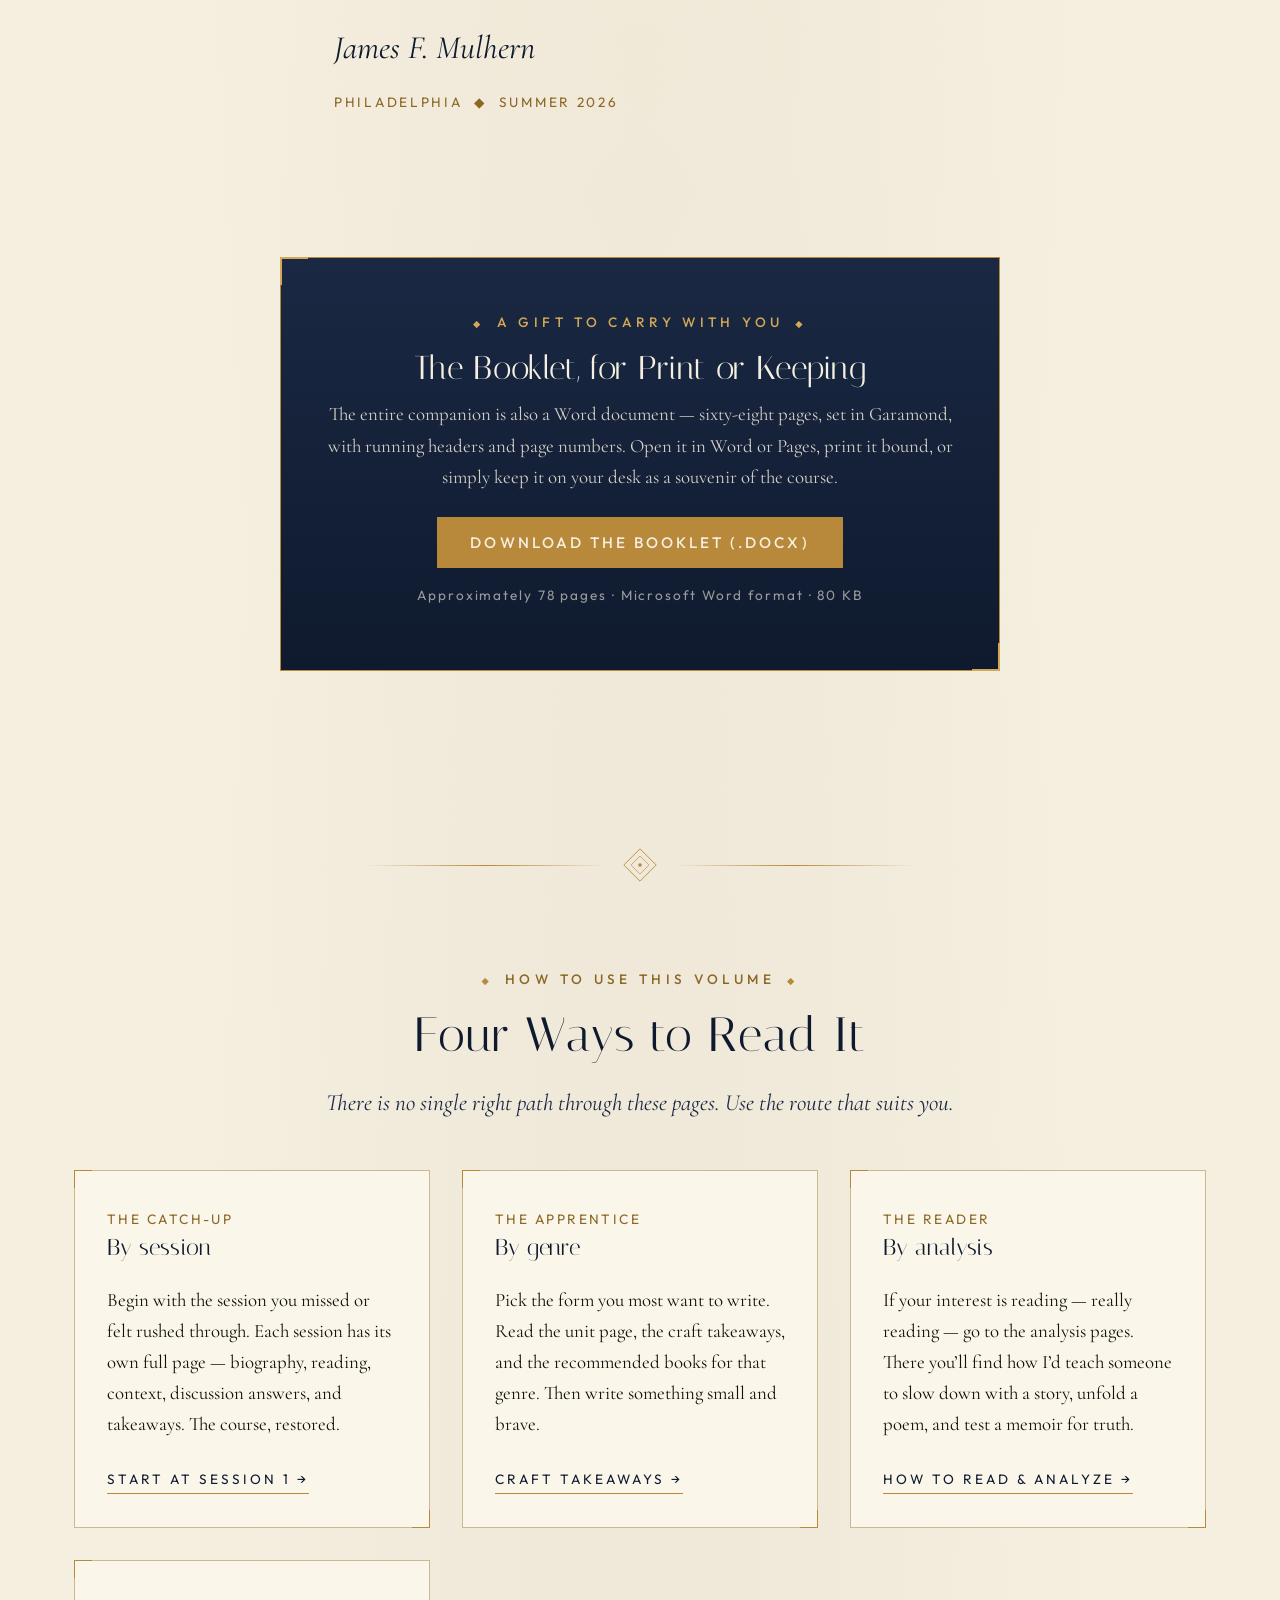
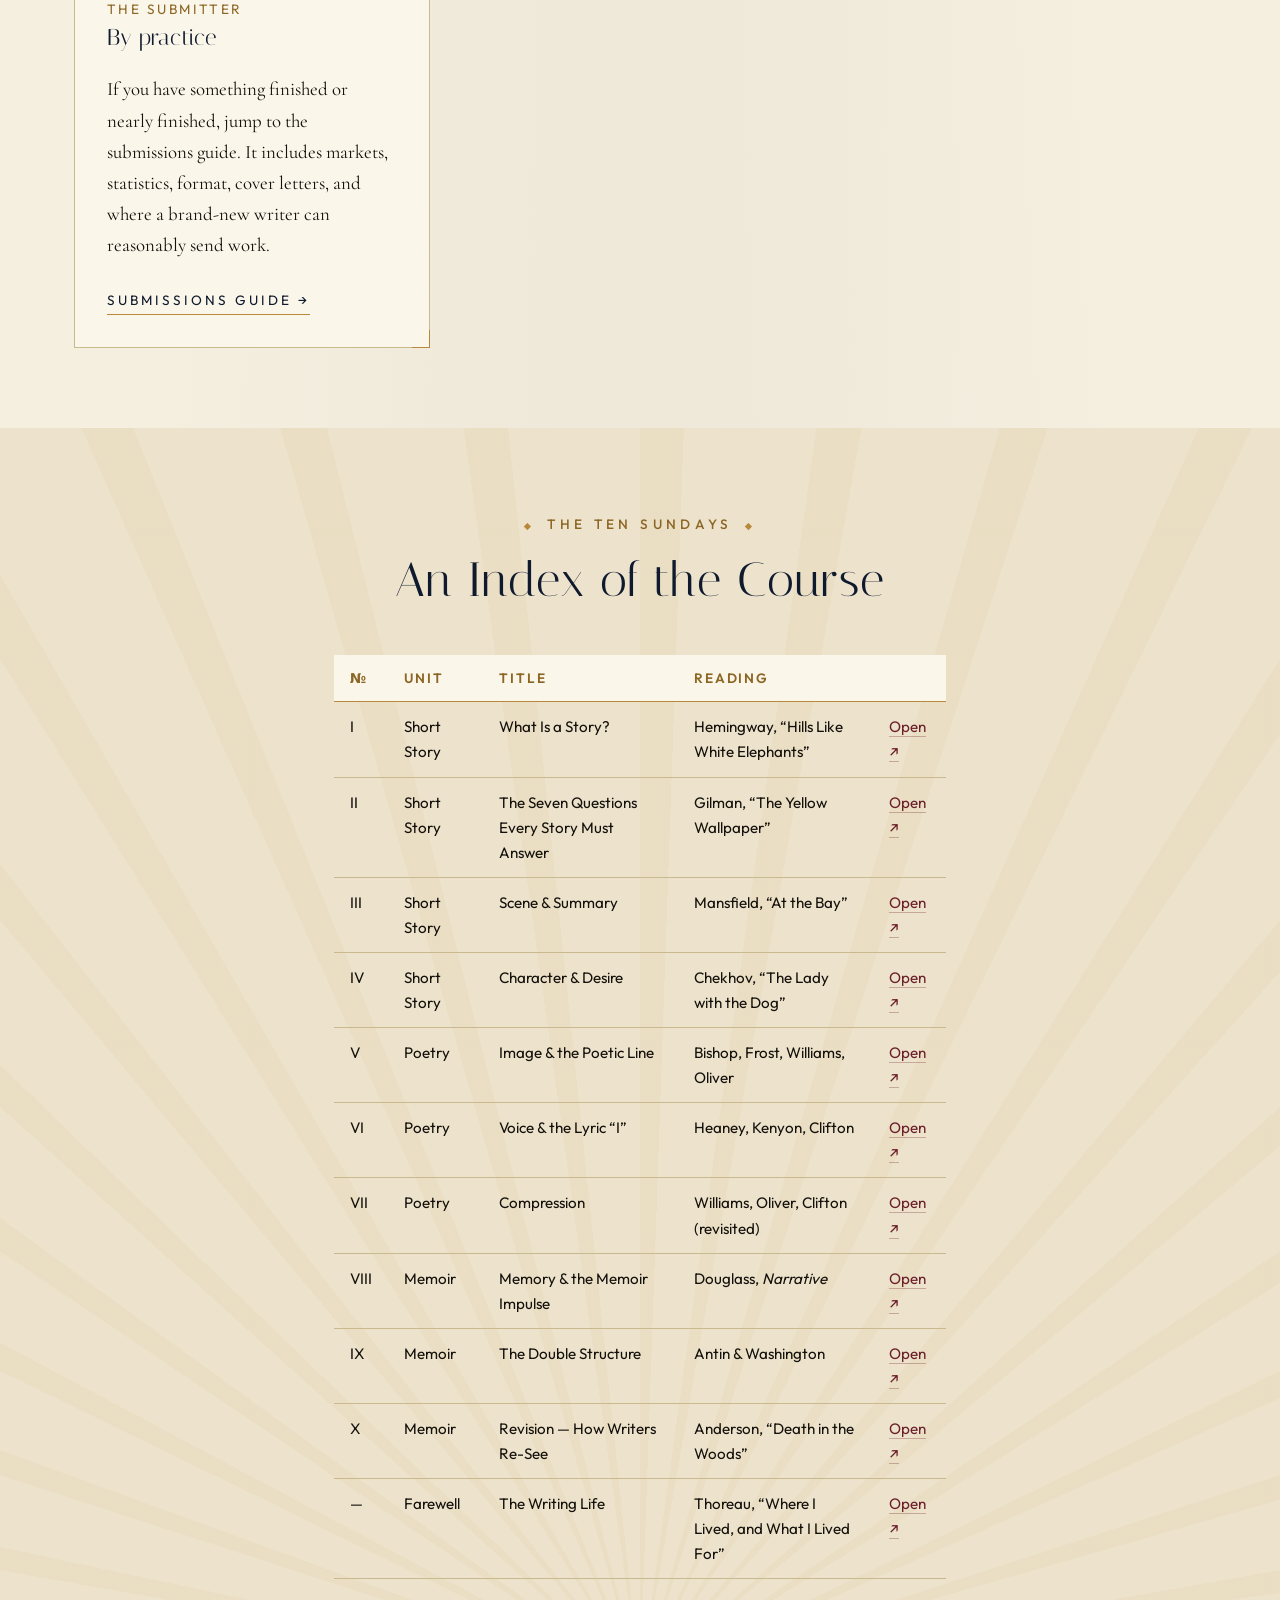
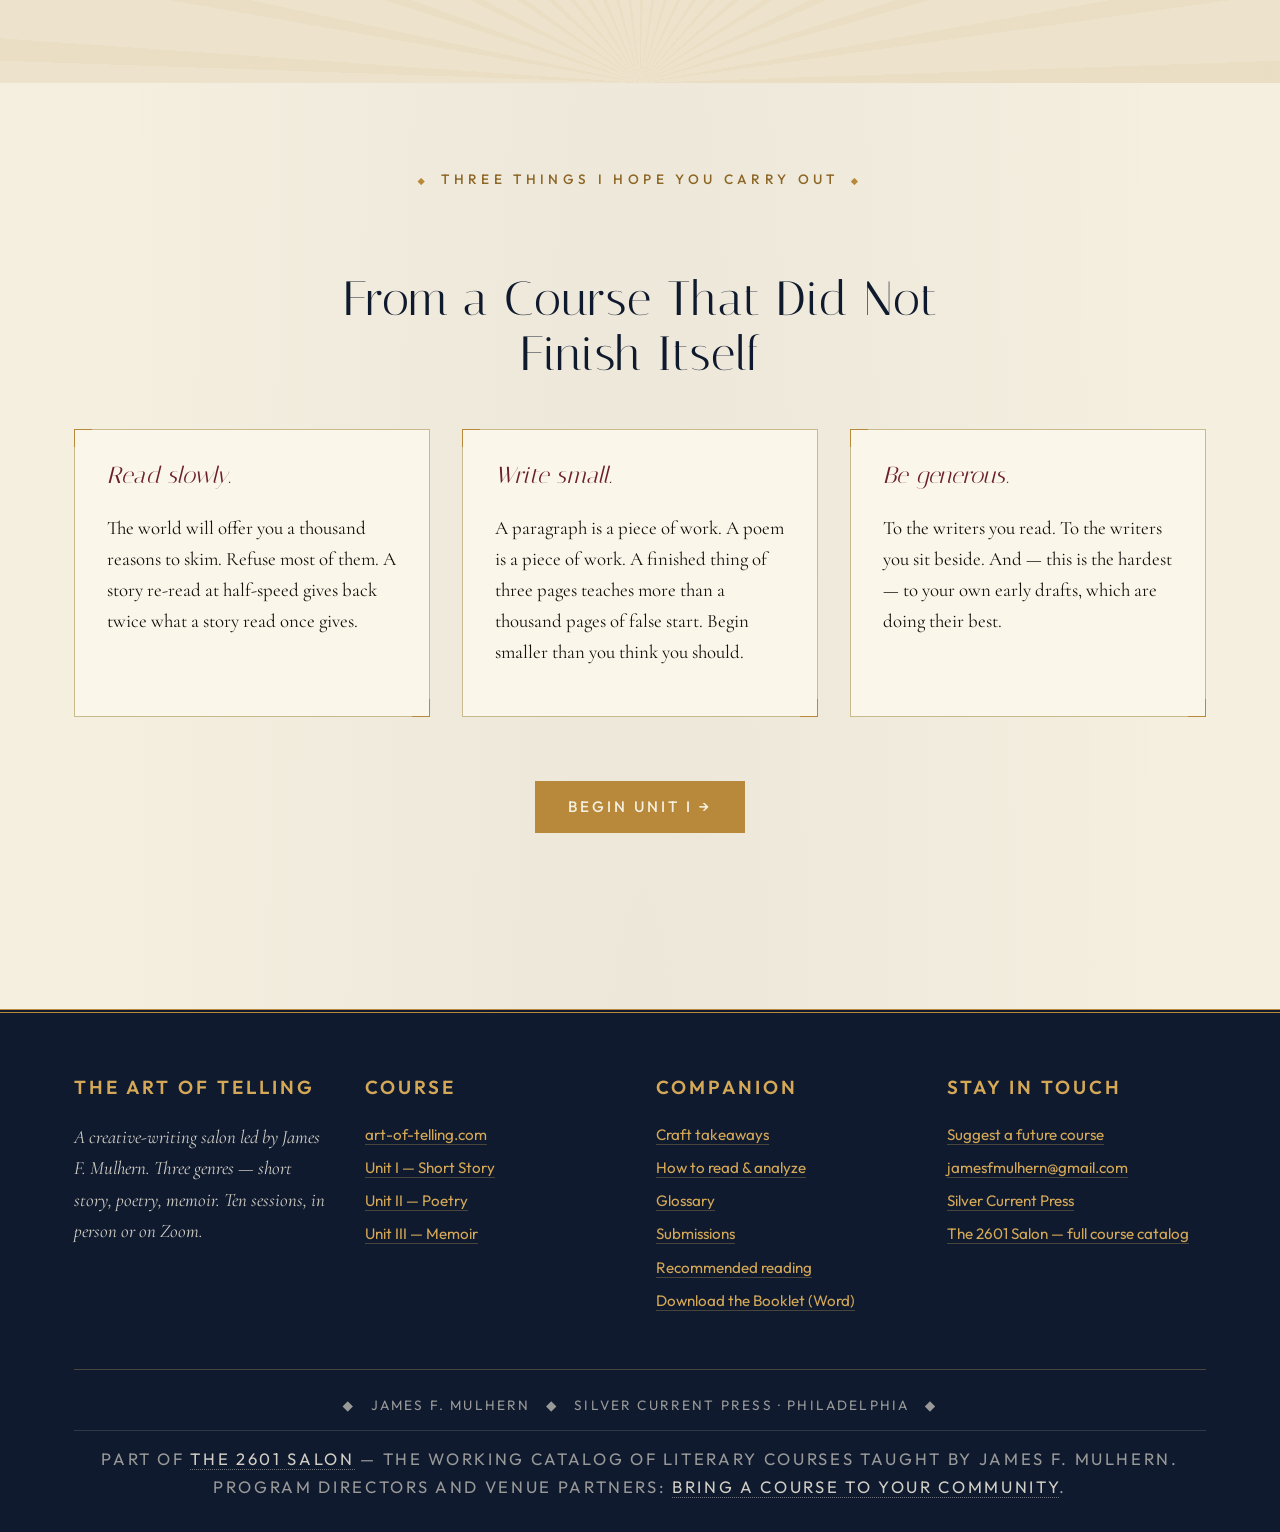
==== commit 46620e0e: "Add complete SEO meta stack: canonical, Open Graph, Twitter cards, JSON-LD - Canonical URL on every " ====
--- a/index.html
+++ b/index.html
@@ -9,6 +9,56 @@
 <link rel="preconnect" href="https://fonts.gstatic.com" crossorigin>
 <link href="https://fonts.googleapis.com/css2?family=Cormorant+Garamond:ital,wght@0,400;0,500;0,600;1,400;1,500&family=Italiana&family=Outfit:wght@300;400;500;600&display=swap" rel="stylesheet">
 <link rel="stylesheet" href="css/styles.css">
+<meta name="author" content="James F. Mulhern">
+<meta name="keywords" content="The Art of Telling, creative writing companion, short story craft, poetry craft, memoir craft, close reading, creative writing course, adult creative writing, James F. Mulhern, Silver Current Press">
+<meta name="robots" content="index, follow, max-image-preview:large">
+<link rel="canonical" href="https://companion.art-of-telling.com/">
+<meta property="og:type" content="website">
+<meta property="og:site_name" content="The Art of Telling — Companion Course">
+<meta property="og:title" content="Because There Wasn’t Time to Tell Everything — The Art of Telling Companion">
+<meta property="og:description" content="A companion volume to The Art of Telling: everything the course wanted to be, with the time it would have needed. Author biographies, close readings, craft notes, glossaries, and submission guides for short story, poetry, and memoir.">
+<meta property="og:url" content="https://companion.art-of-telling.com/">
+<meta property="og:locale" content="en_US">
+<meta name="twitter:card" content="summary_large_image">
+<meta name="twitter:title" content="Because There Wasn’t Time to Tell Everything — The Art of Telling Companion">
+<meta name="twitter:description" content="A companion volume to The Art of Telling: everything the course wanted to be, with the time it would have needed. Author biographies, close readings, craft notes, glossaries, and submission guides for short story, poetry, and memoir.">
+<script type="application/ld+json">
+{
+  "@context": "https://schema.org",
+  "@type": "WebPage",
+  "name": "Because There Wasn\u2019t Time to Tell Everything \u2014 The Art of Telling Companion",
+  "description": "A companion volume to The Art of Telling: everything the course wanted to be, with the time it would have needed. Author biographies, close readings, craft notes, glossaries, and submission guides for short story, poetry, and memoir.",
+  "url": "https://companion.art-of-telling.com/",
+  "isPartOf": {
+    "@type": "WebSite",
+    "name": "The Art of Telling \u2014 Companion Course",
+    "url": "https://companion.art-of-telling.com/"
+  },
+  "publisher": {
+    "@type": "Organization",
+    "name": "Silver Current Press",
+    "url": "https://silvercurrentpress.com"
+  },
+  "author": {
+    "@type": "Person",
+    "name": "James F. Mulhern",
+    "url": "https://www.authorjamesmulhern.com"
+  },
+  "inLanguage": "en"
+}
+</script>
+<script type="application/ld+json">
+{
+  "@type": "Course",
+  "name": "The Art of Telling \u2014 Companion Volume",
+  "description": "A companion volume to the creative writing salon by James F. Mulhern.",
+  "provider": {
+    "@type": "Organization",
+    "name": "Silver Current Press"
+  },
+  "@context": "https://schema.org"
+}
+</script>
 </head>
 <body>
 <div id="site-header"></div>
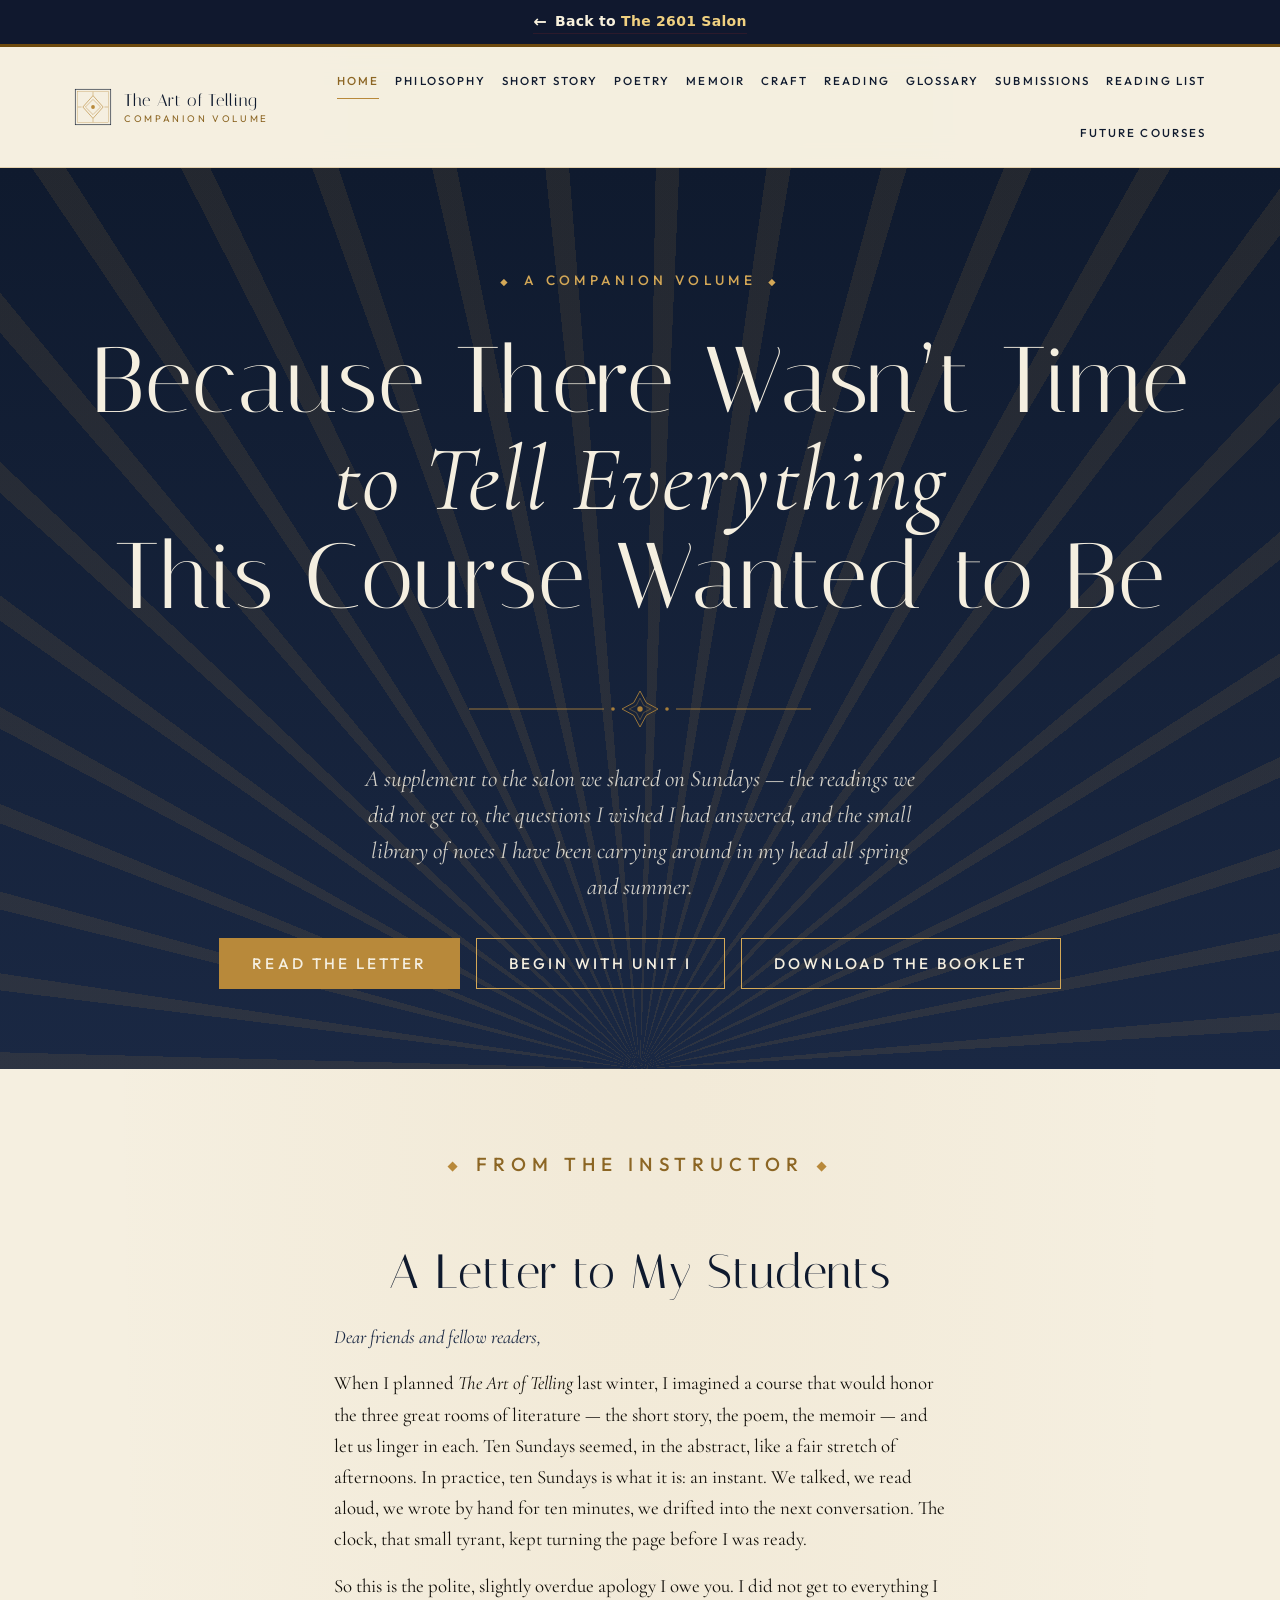
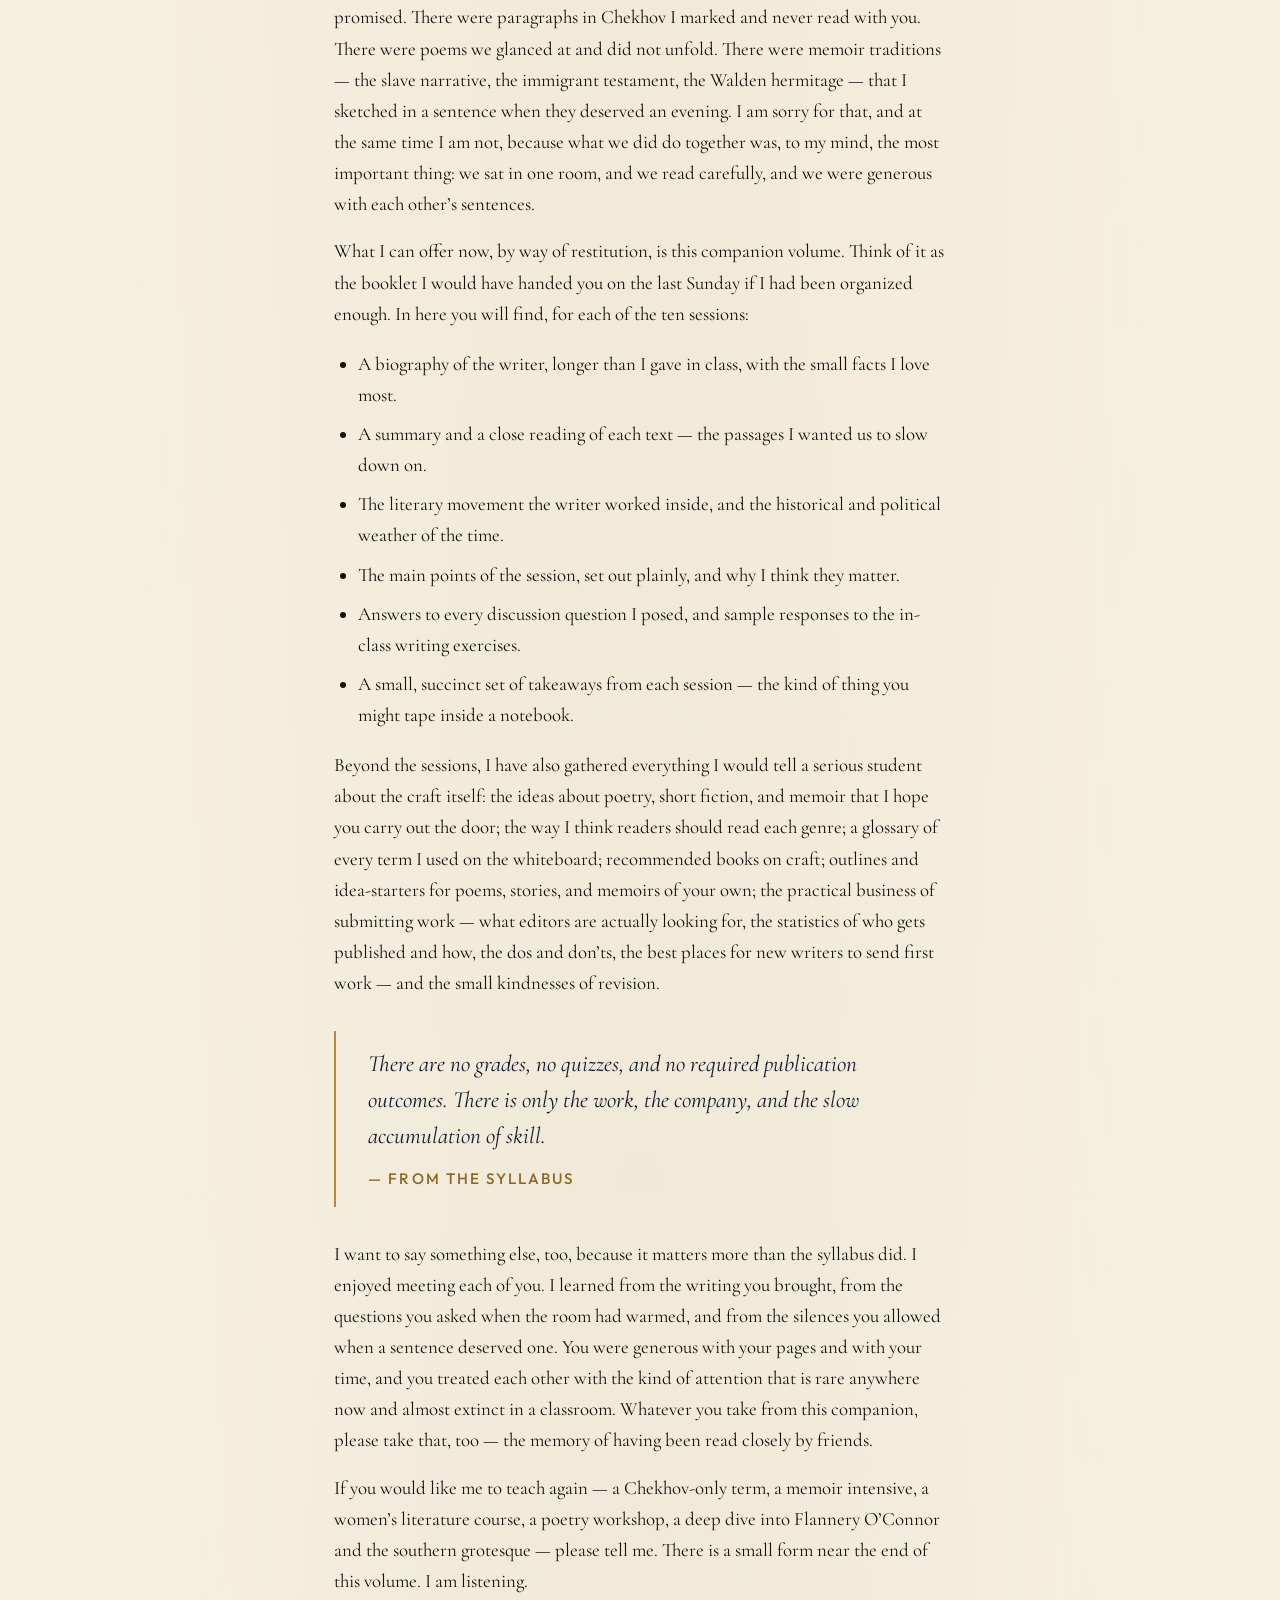
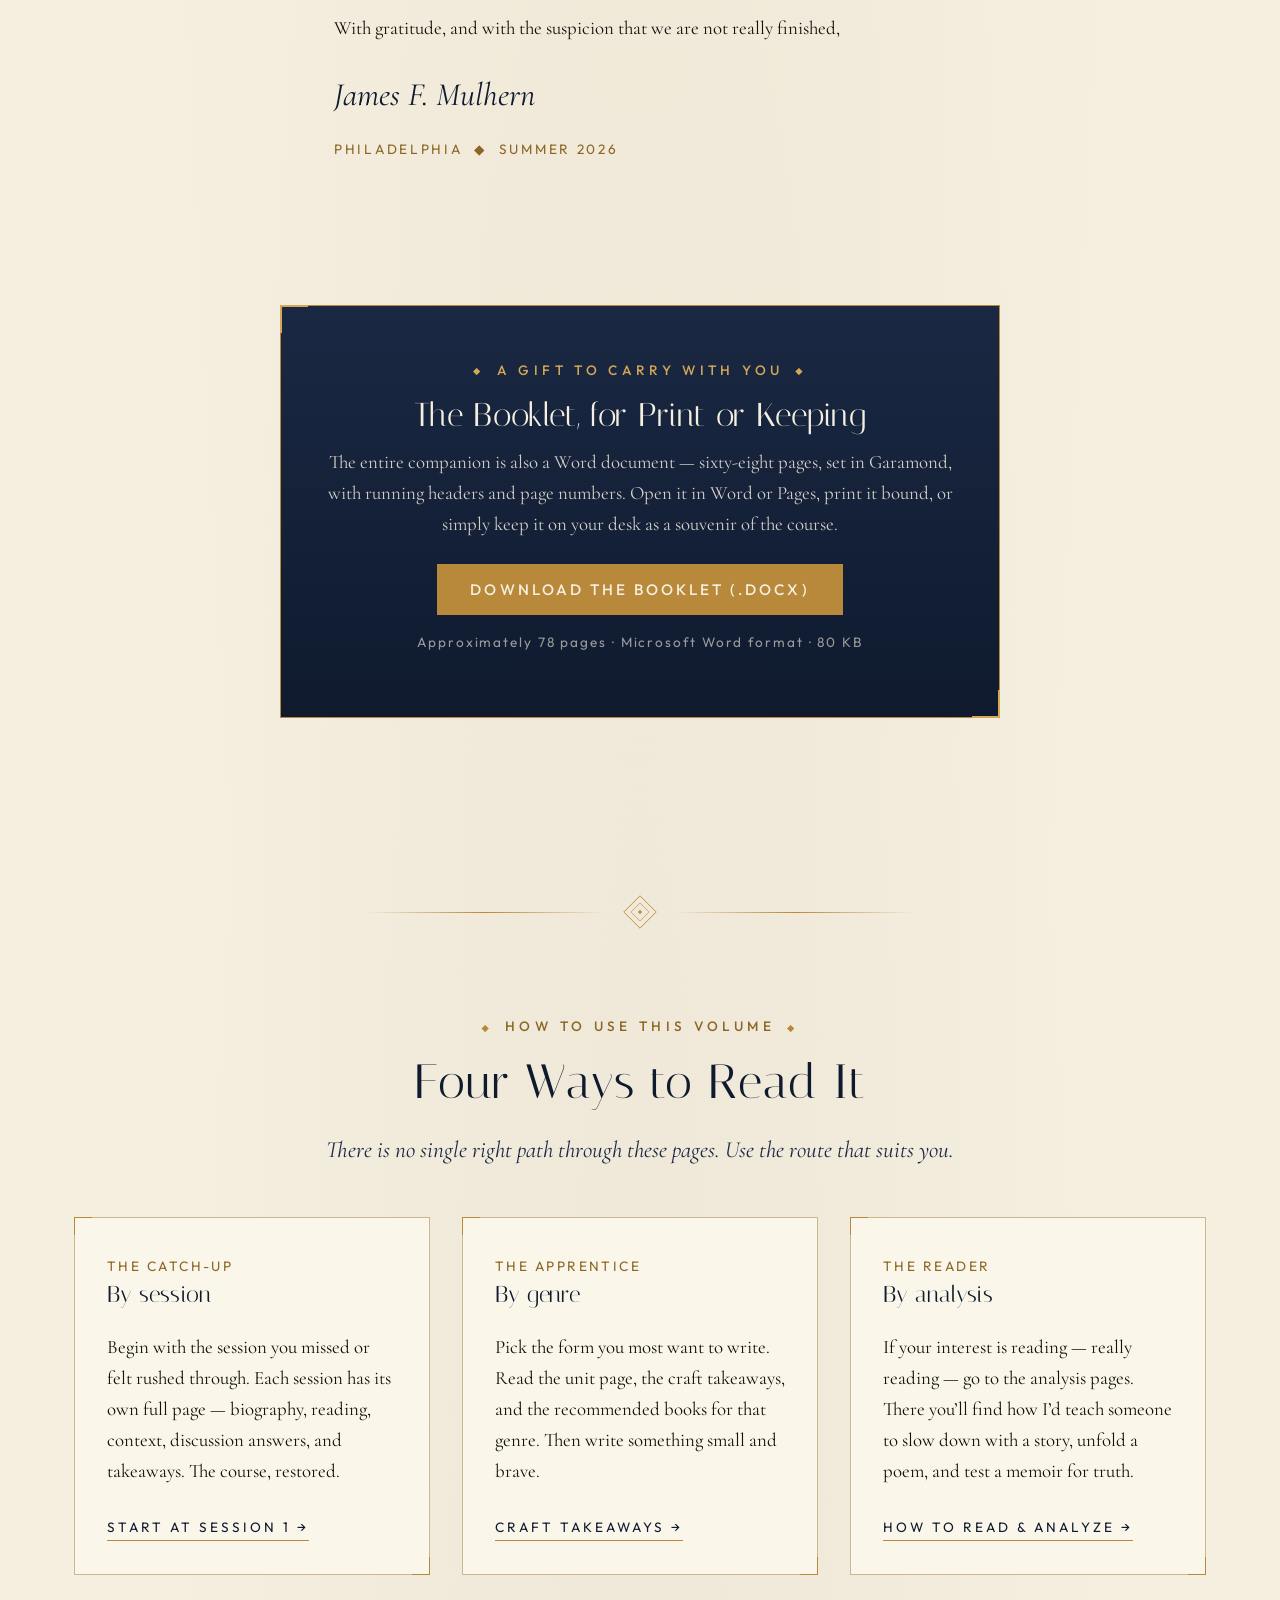
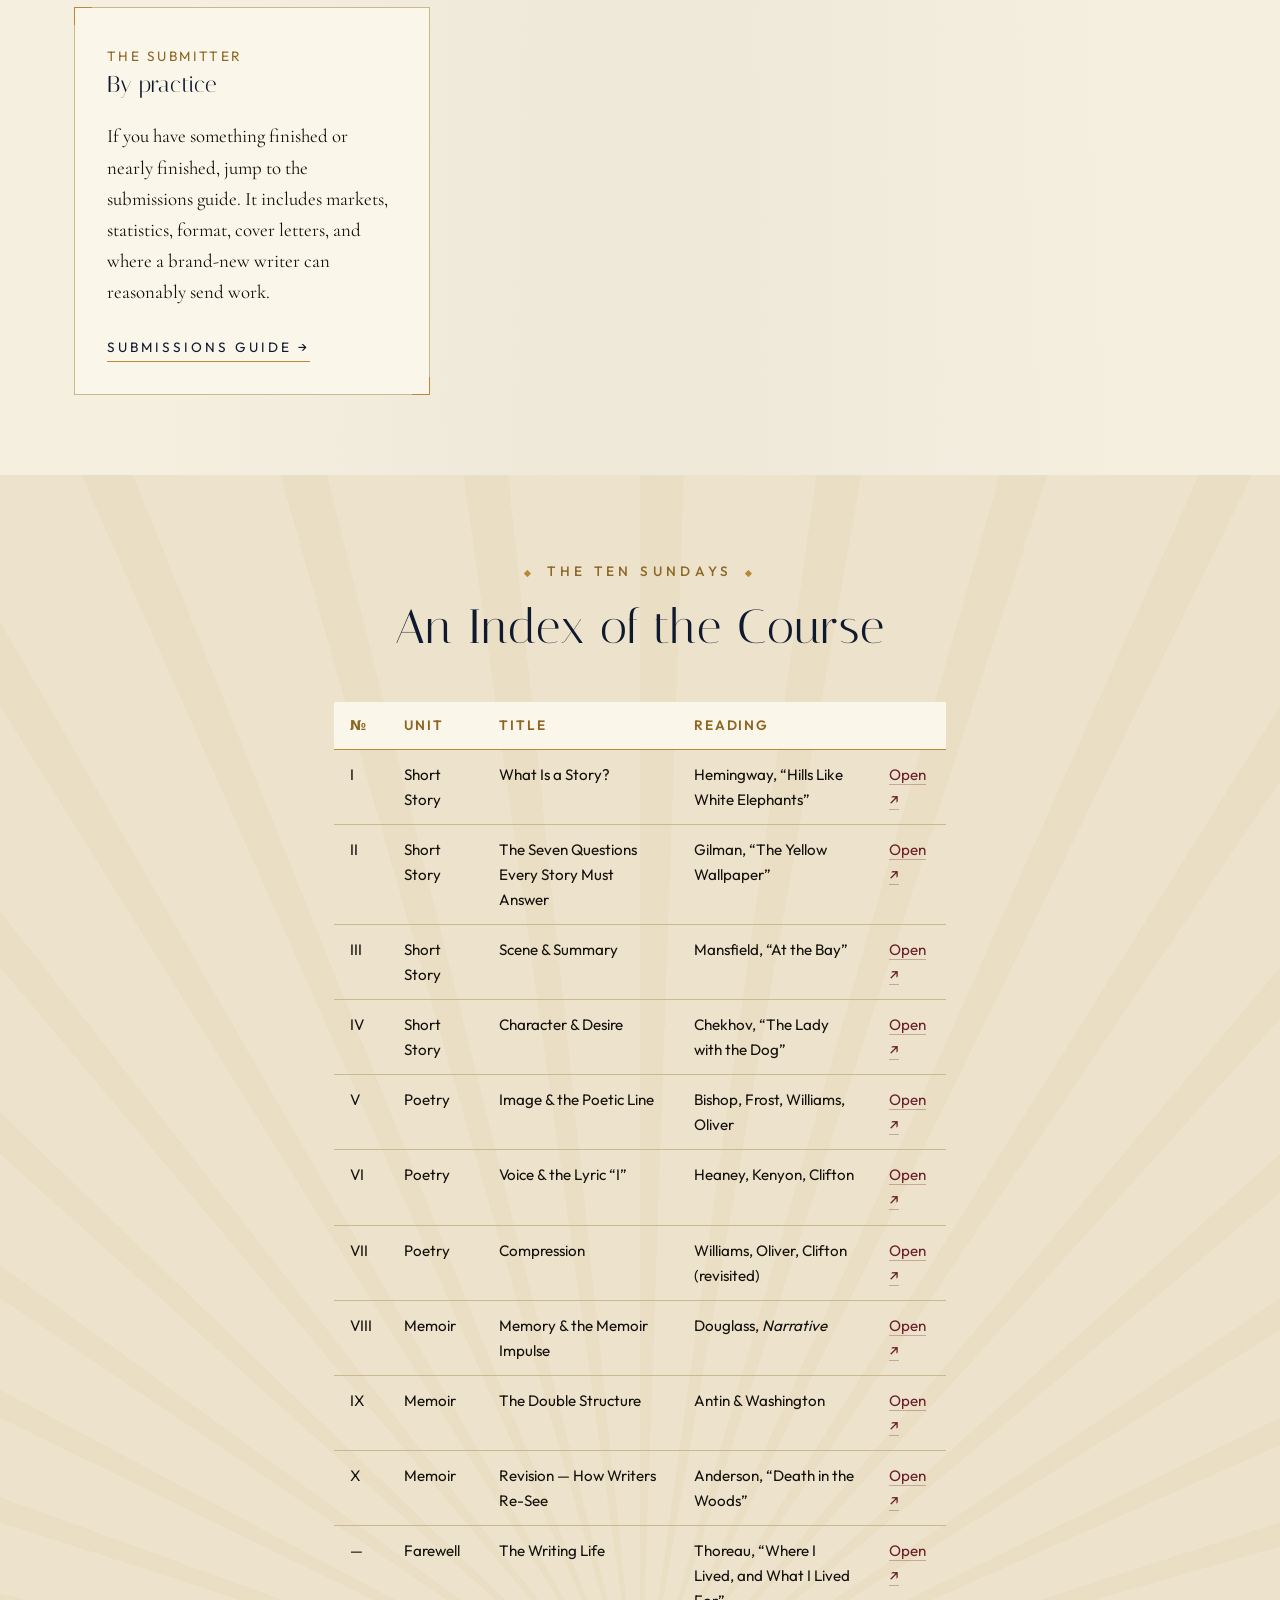
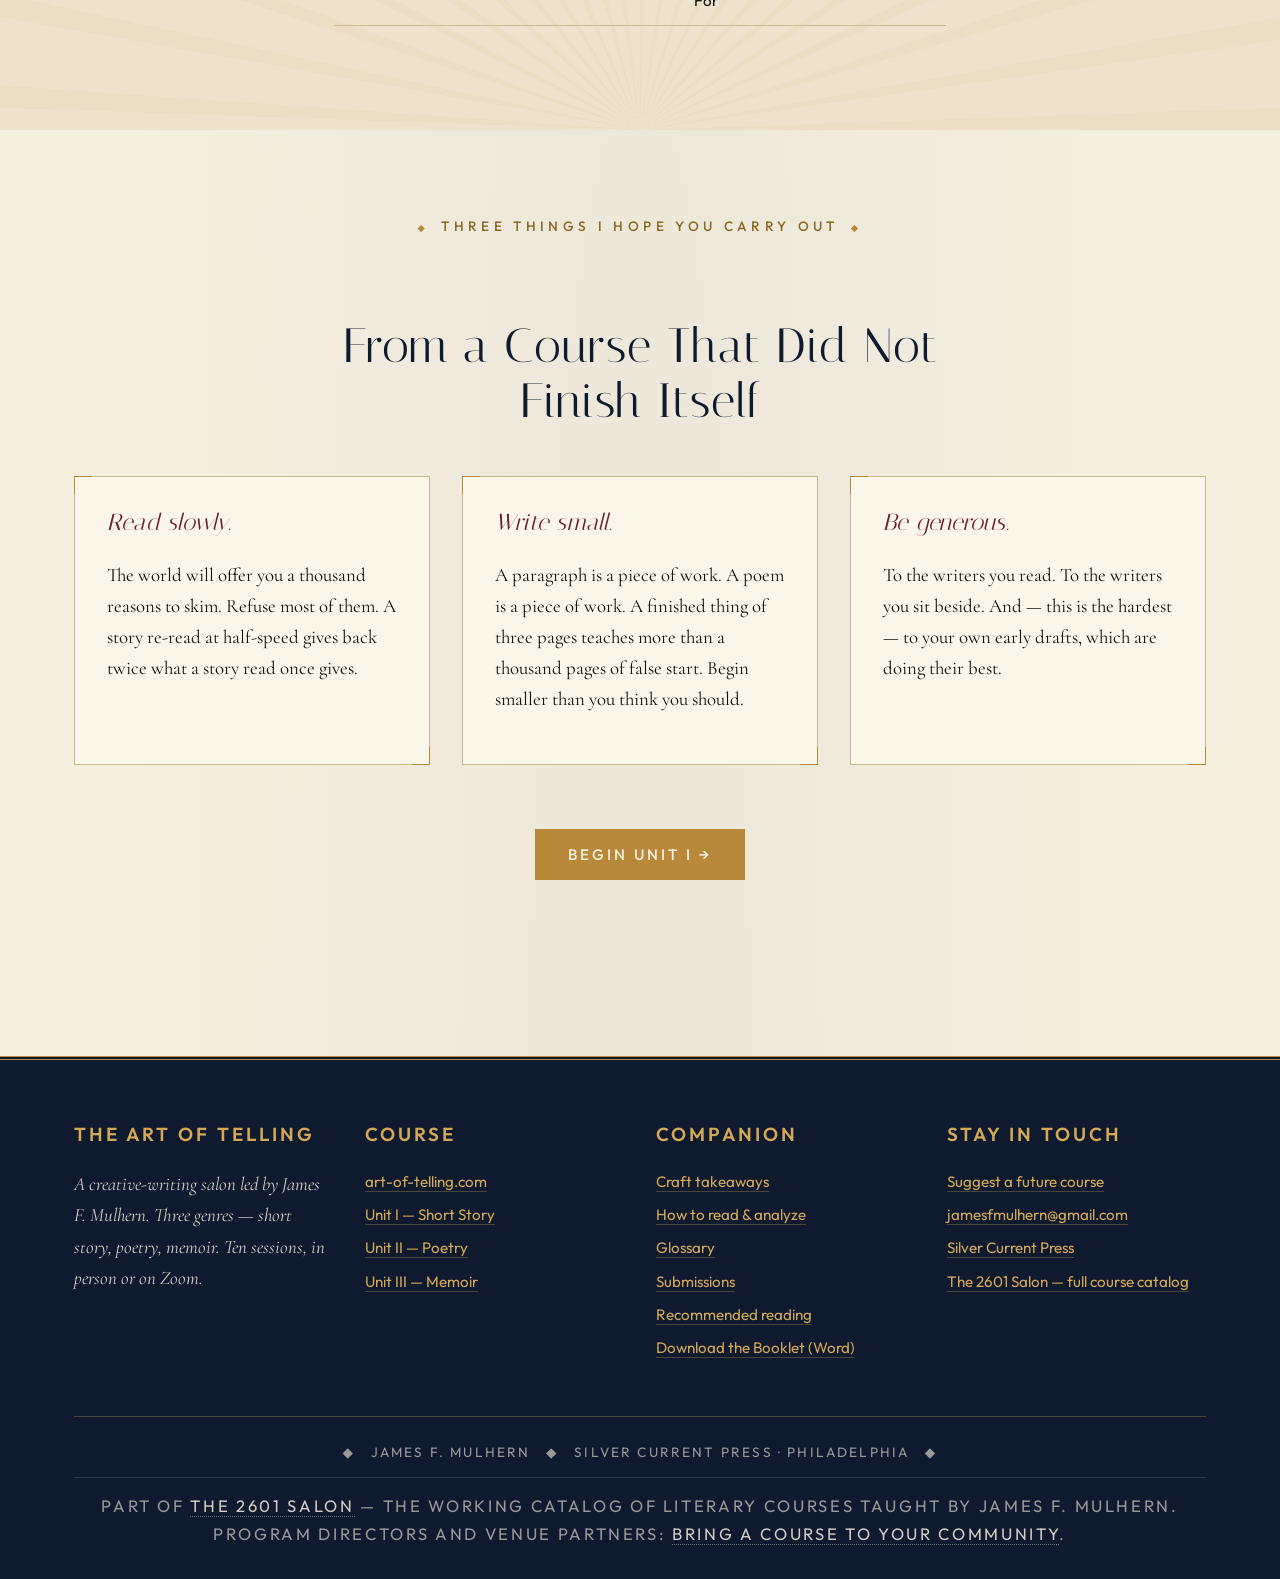
==== commit fc1b395b: "Add "Back to The 2601 Salon" ribbon at top of every page Adds a prominent dark-navy return ribbon wi" ====
--- a/index.html
+++ b/index.html
@@ -61,6 +61,29 @@
 </script>
 </head>
 <body>
+<!-- return-to-salon ribbon -->
+<div id="scp-return-ribbon" style="
+  background: #10182E;
+  color: #F8F1DD;
+  text-align: center;
+  padding: 10px 16px;
+  font-family: system-ui, -apple-system, 'Segoe UI', sans-serif;
+  font-size: 14px;
+  font-weight: 600;
+  letter-spacing: 0.02em;
+  border-bottom: 3px solid #6E4A0E;
+  position: relative;
+  z-index: 9999;
+">
+  <a href="https://salon.silvercurrentpress.com"
+     style="color: #F8F1DD; text-decoration: none; display:inline-flex; align-items:center; gap:8px;"
+     onmouseover="this.style.color='#F0D080'"
+     onmouseout="this.style.color='#F8F1DD'">
+    <span style="font-size:16px; line-height:1;">&#8592;</span>
+    <span>Back to <strong style="color:#F0D080;">The 2601 Salon</strong></span>
+  </a>
+</div>
+
 <div id="site-header"></div>
 
 <section class="hero">
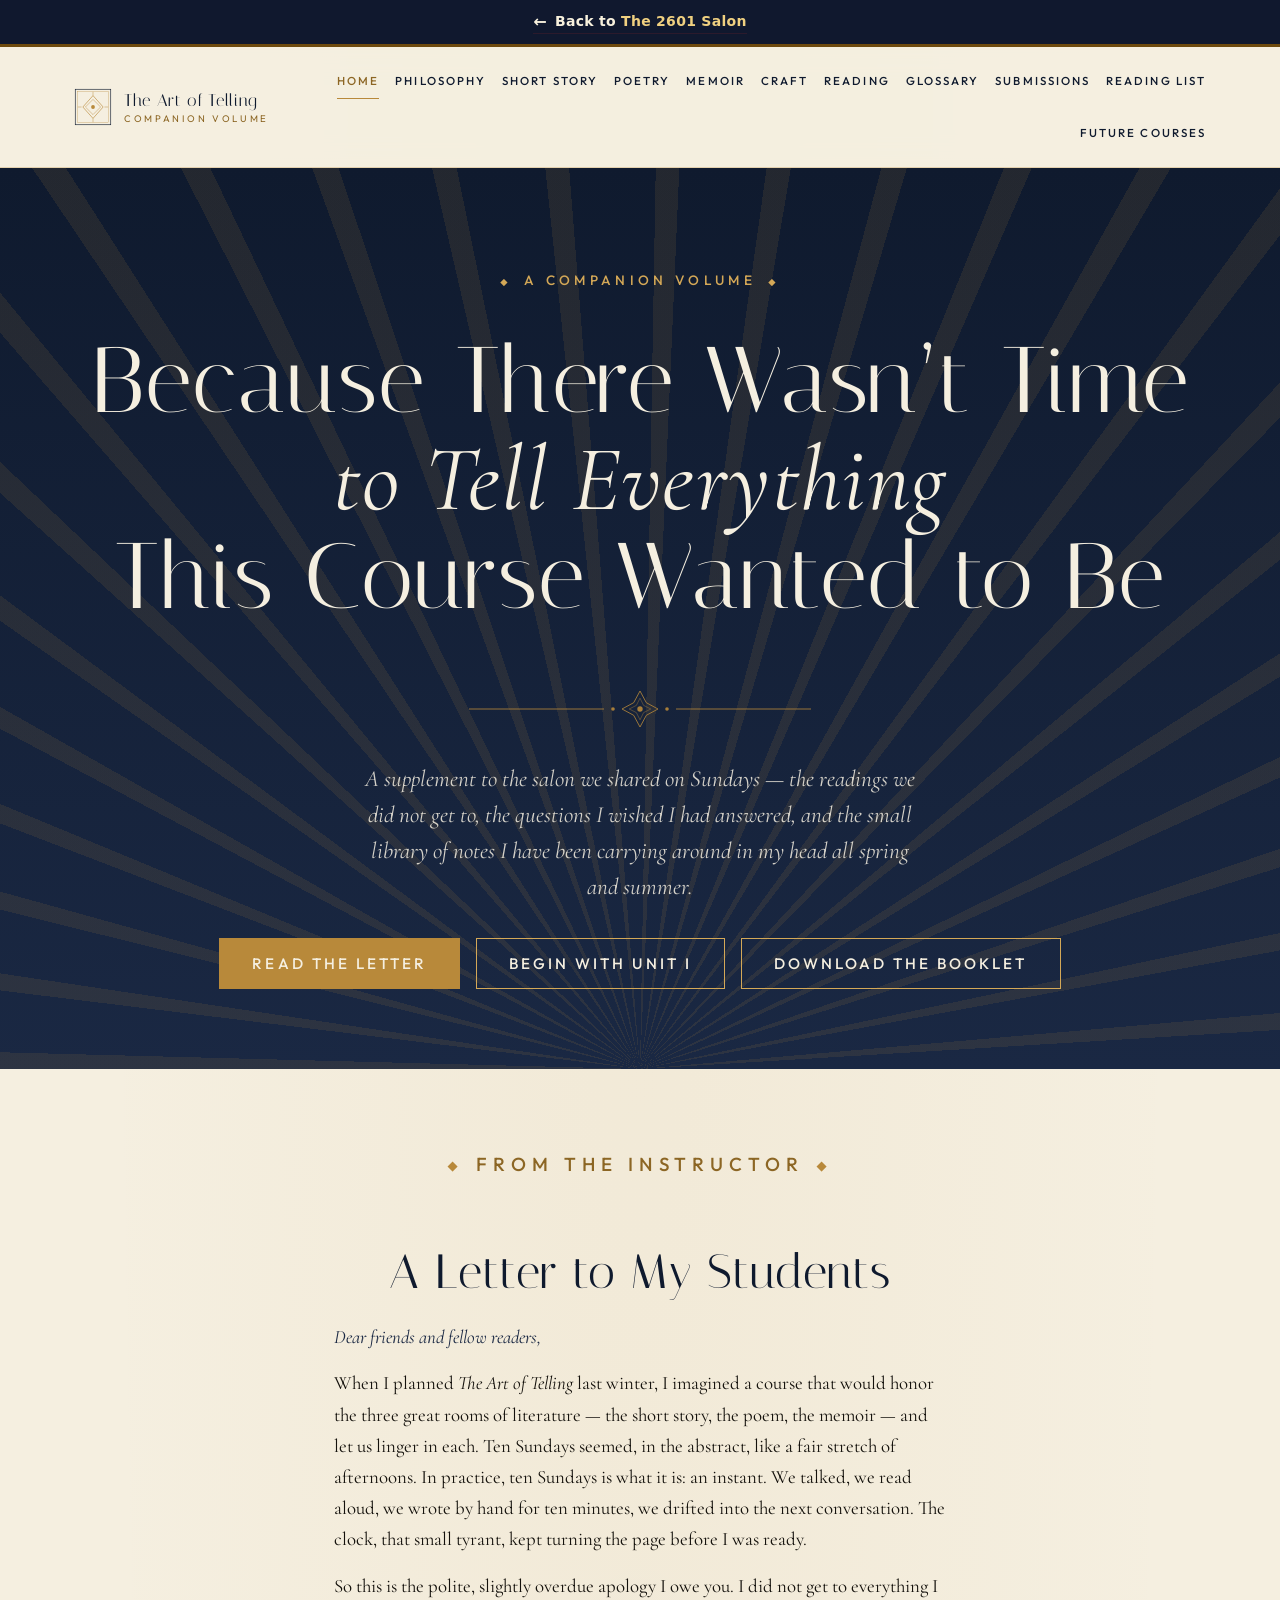
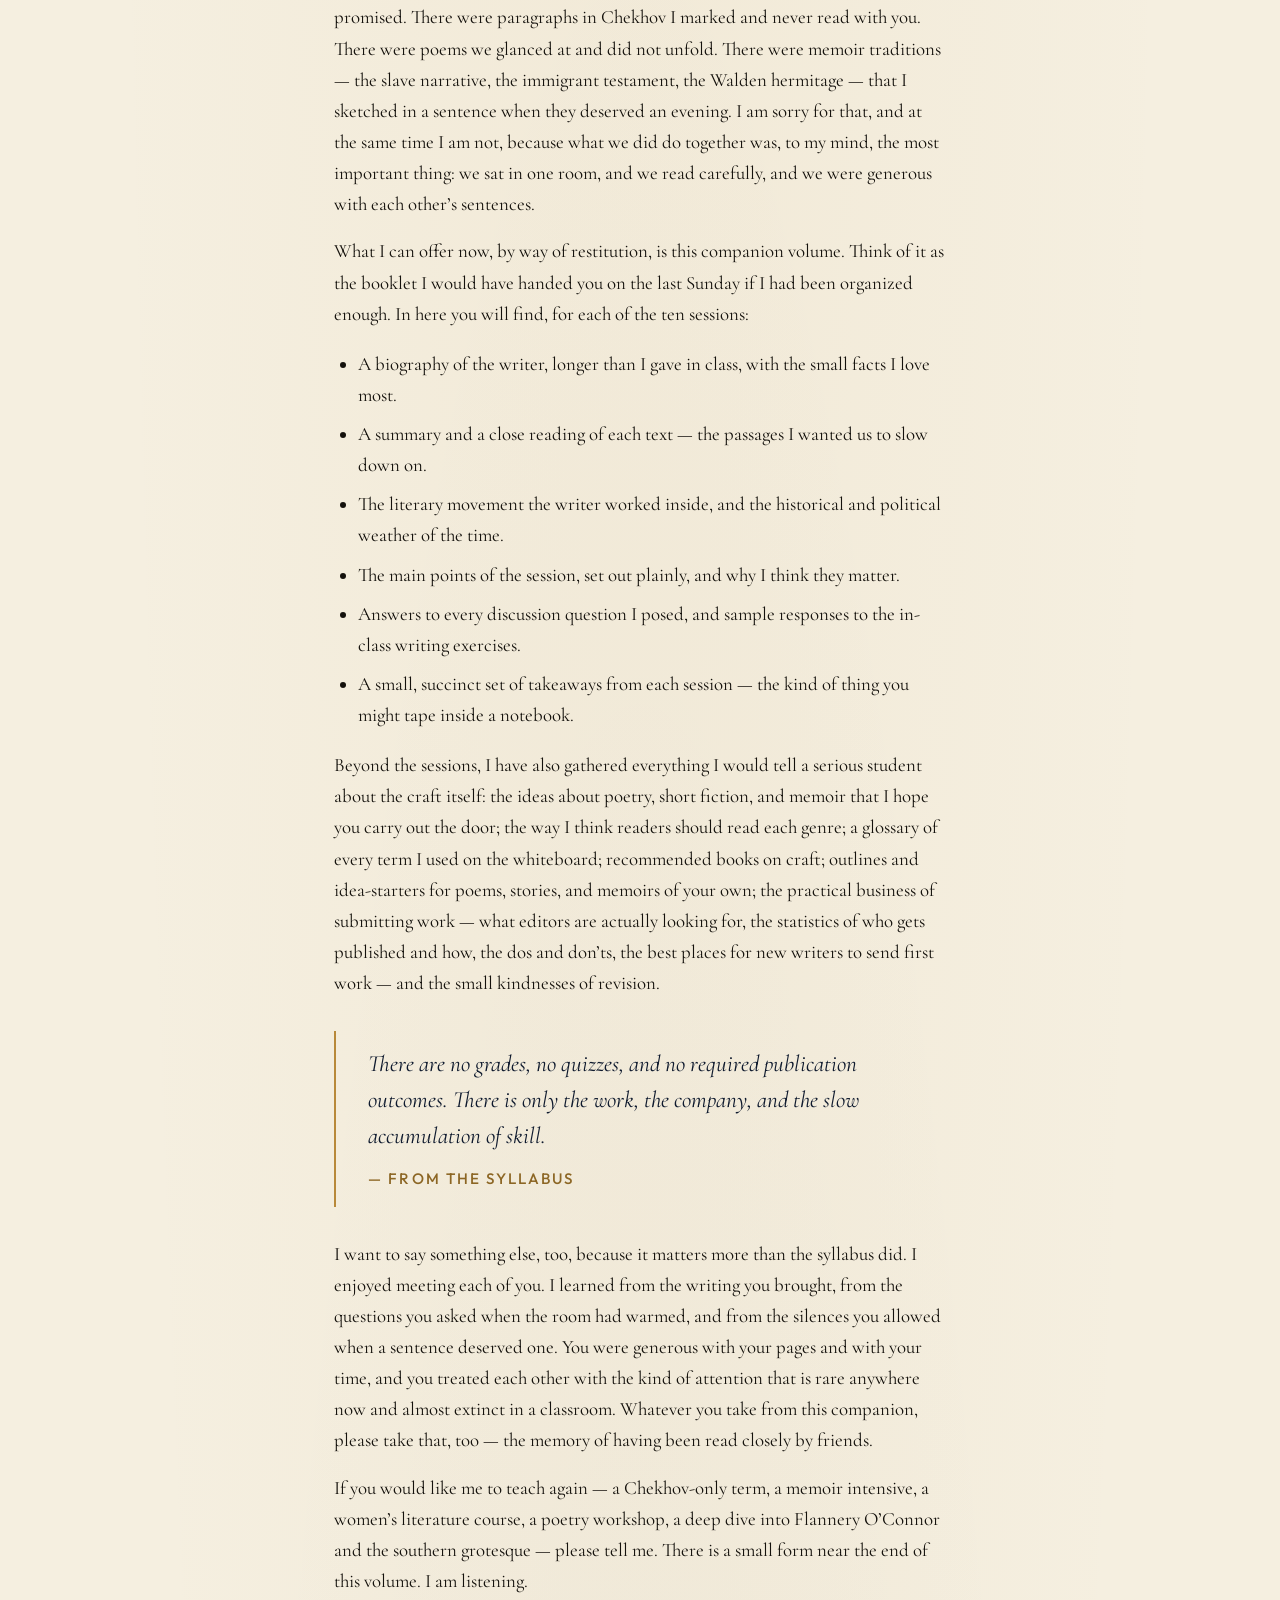
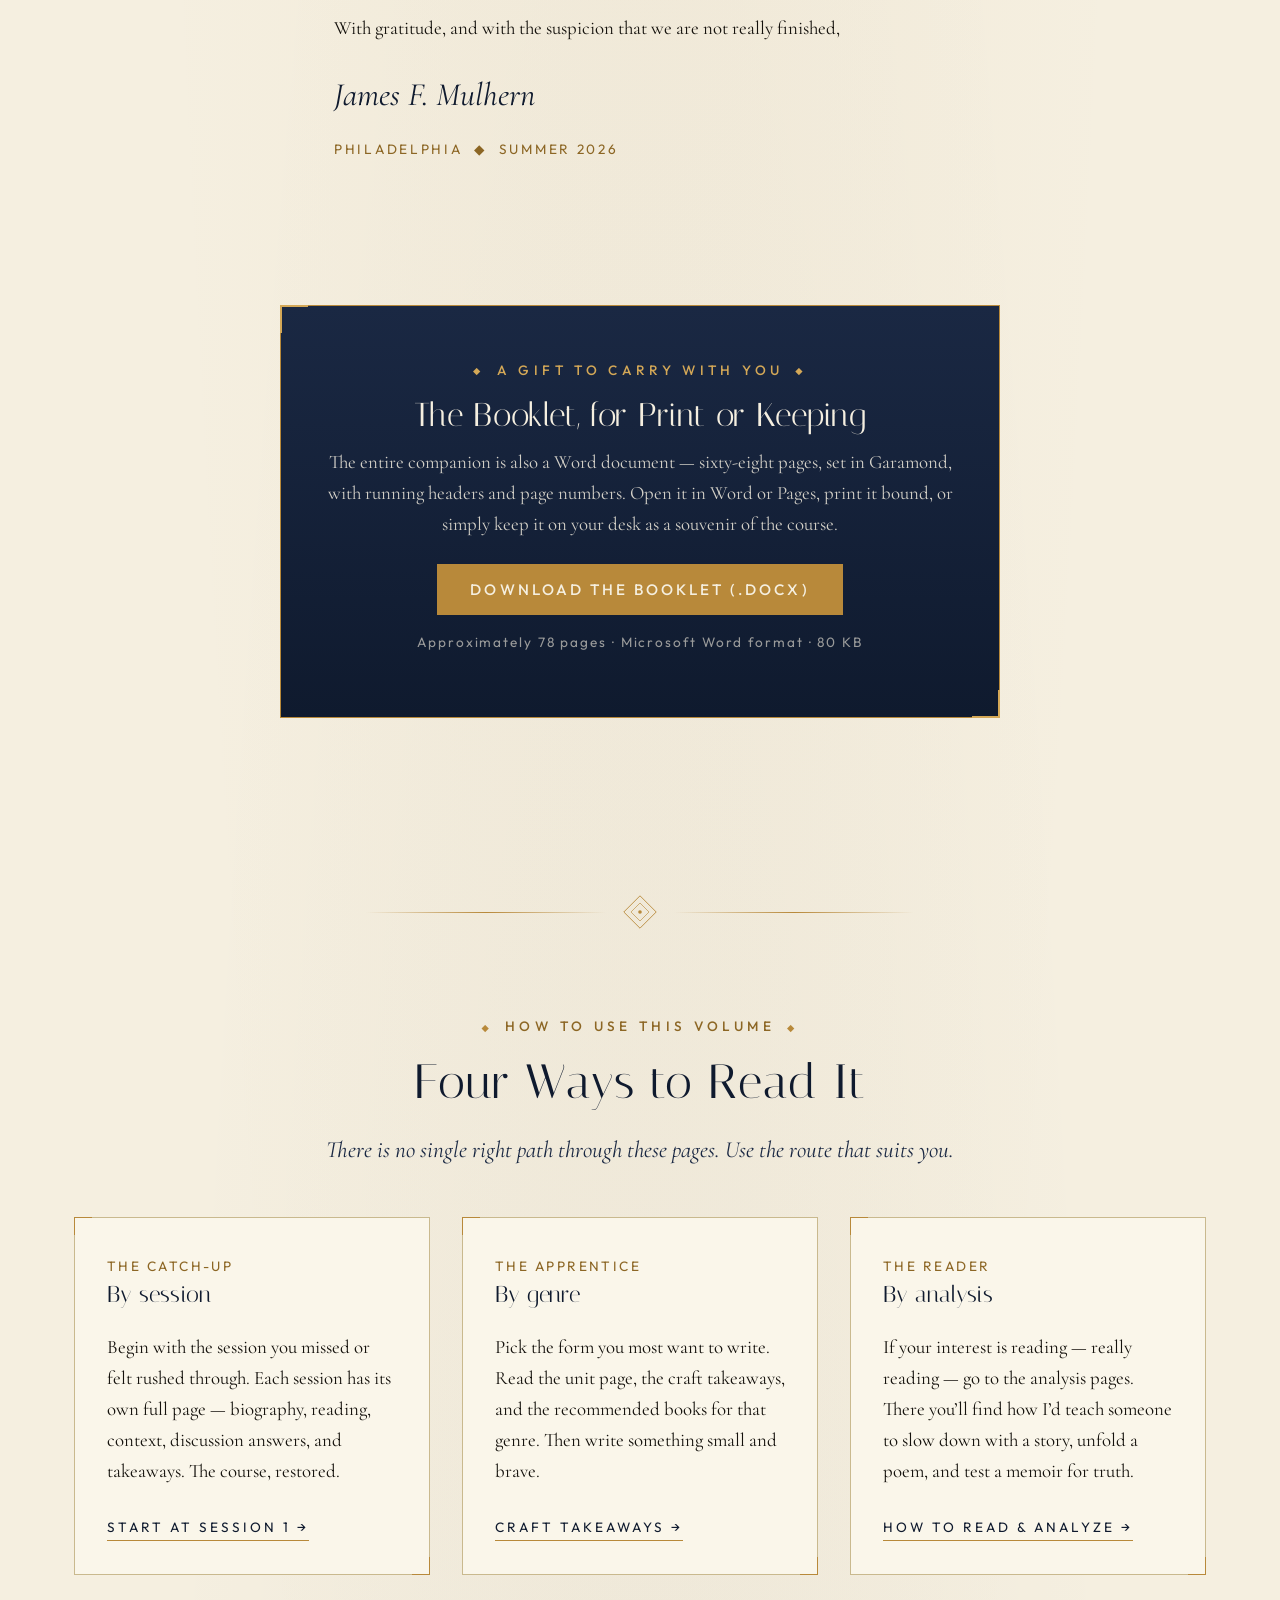
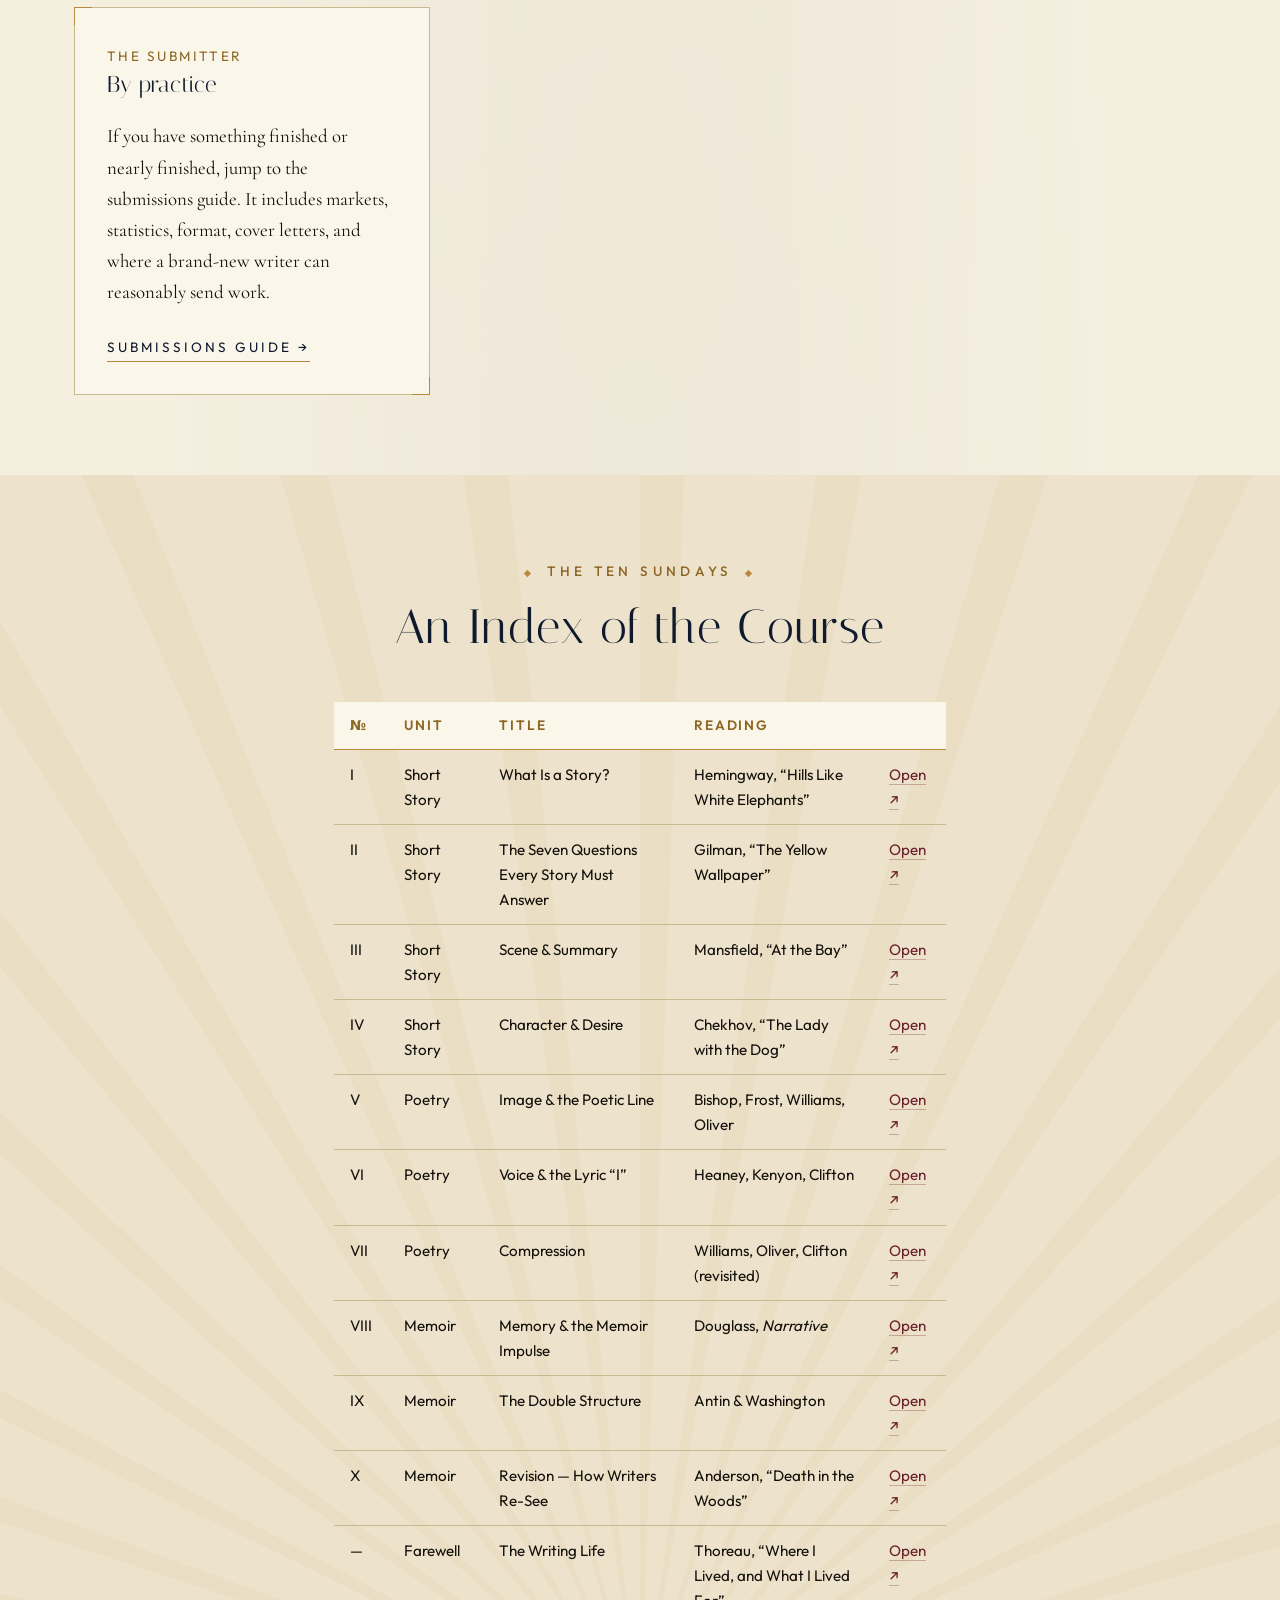
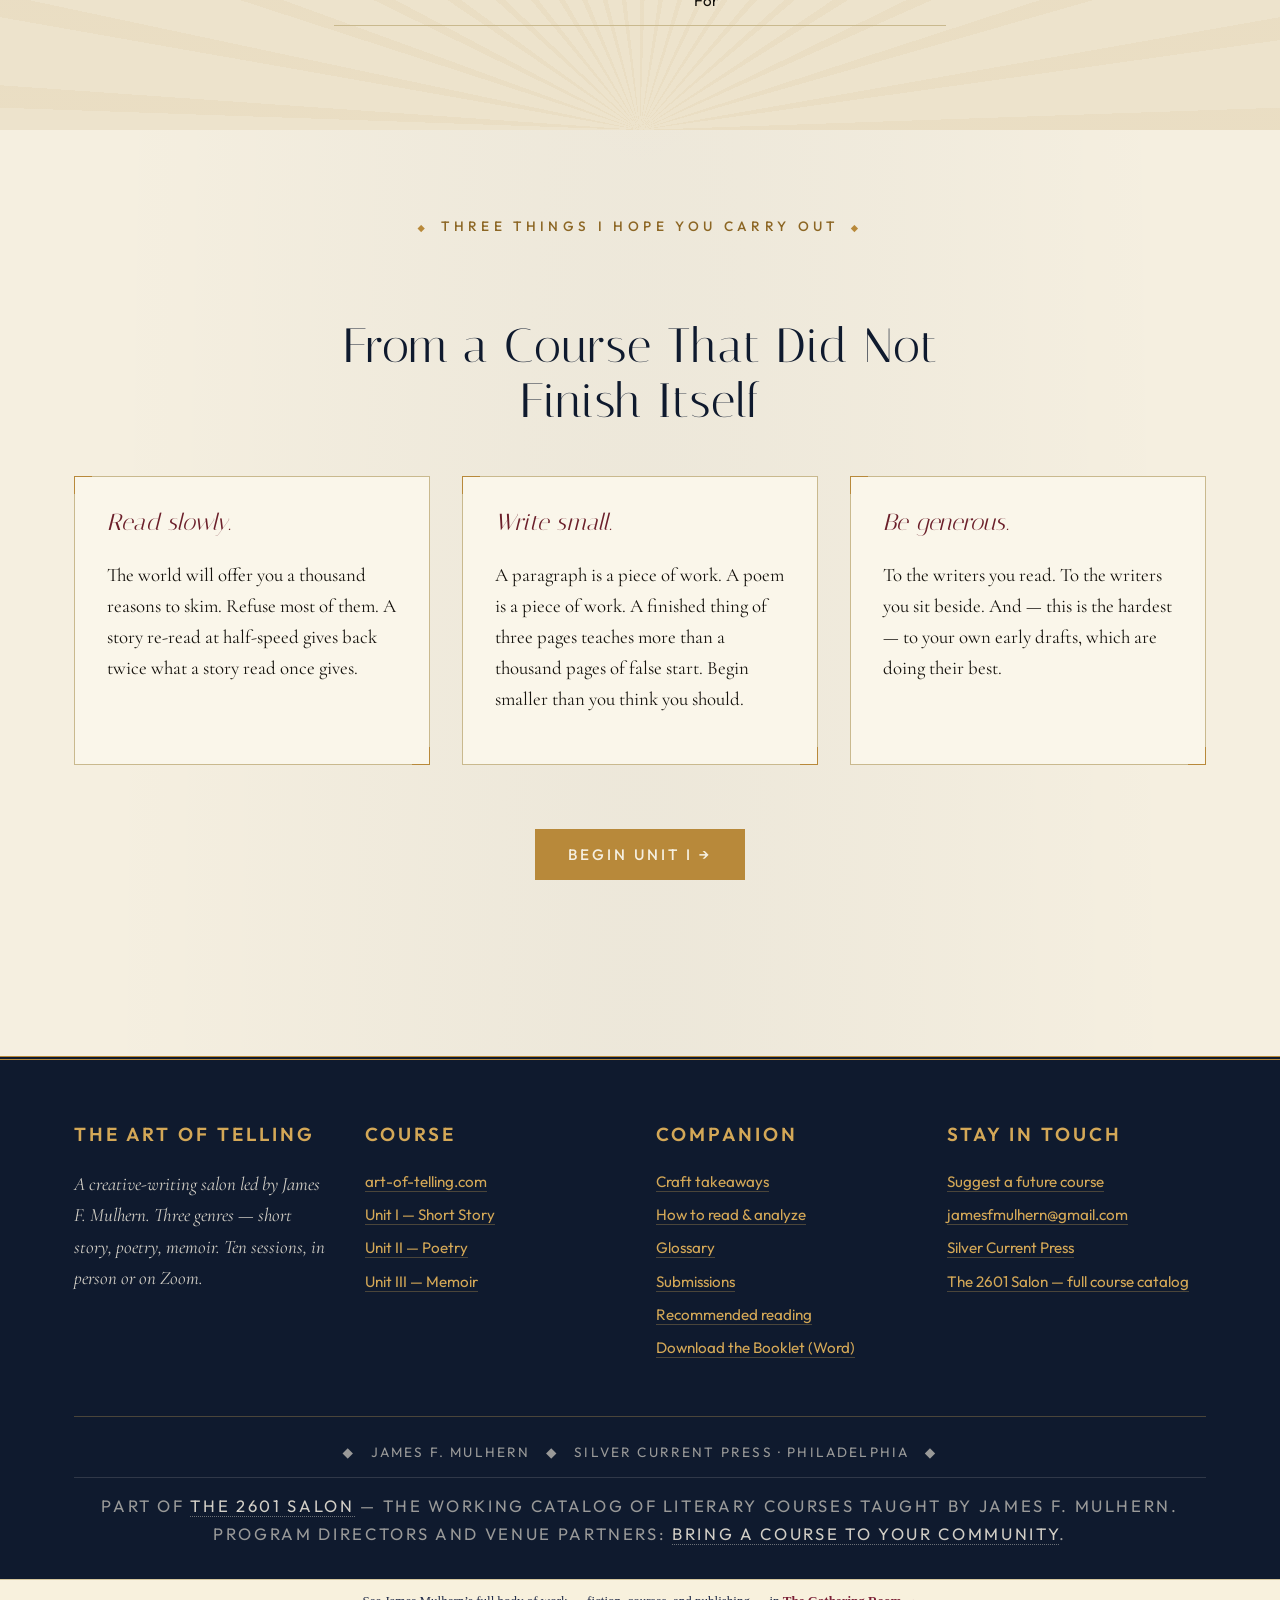
==== commit 5fa08ed0: "Add 'See everything' link to The Gathering Room across all pages Adds a small footer bar linking to " ====
--- a/index.html
+++ b/index.html
@@ -277,5 +277,7 @@
 
 <div id="site-footer"></div>
 <script src="js/site.js"></script>
+<div id="mulhern-gathering-room-bar" style="background:#F8F1DD;color:#1E2947;text-align:center;padding:10px 16px;font-family:Georgia,'EB Garamond',serif;font-size:13px;border-top:1px solid #d4c69e;">See James Mulhern&rsquo;s full body of work &mdash; fiction, courses, and publishing &mdash; in <a href="https://silvercurrentpress.com/elsewhere.html" style="color:#7B1F35;font-weight:600;text-decoration:none;">The Gathering Room &rarr;</a></div>
+<script src="js/return-ribbon.js" defer></script>
 </body>
 </html>
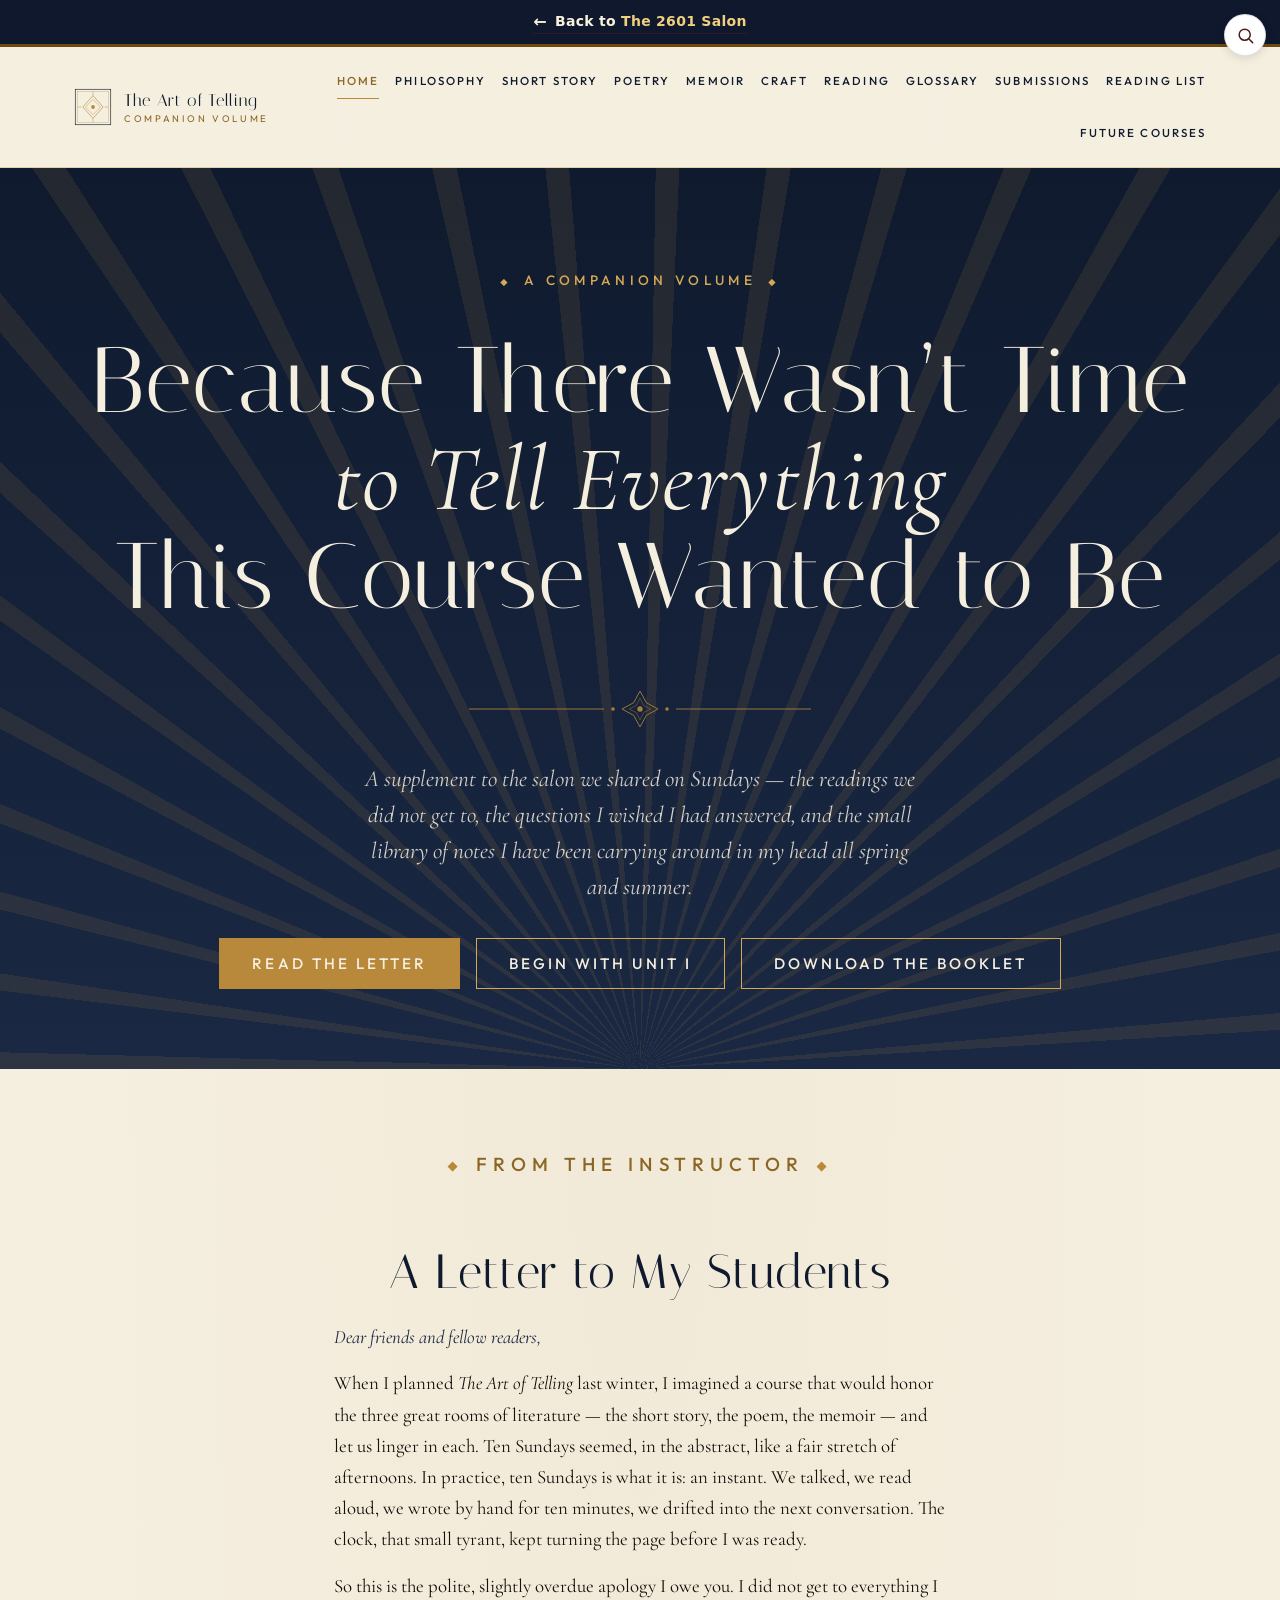
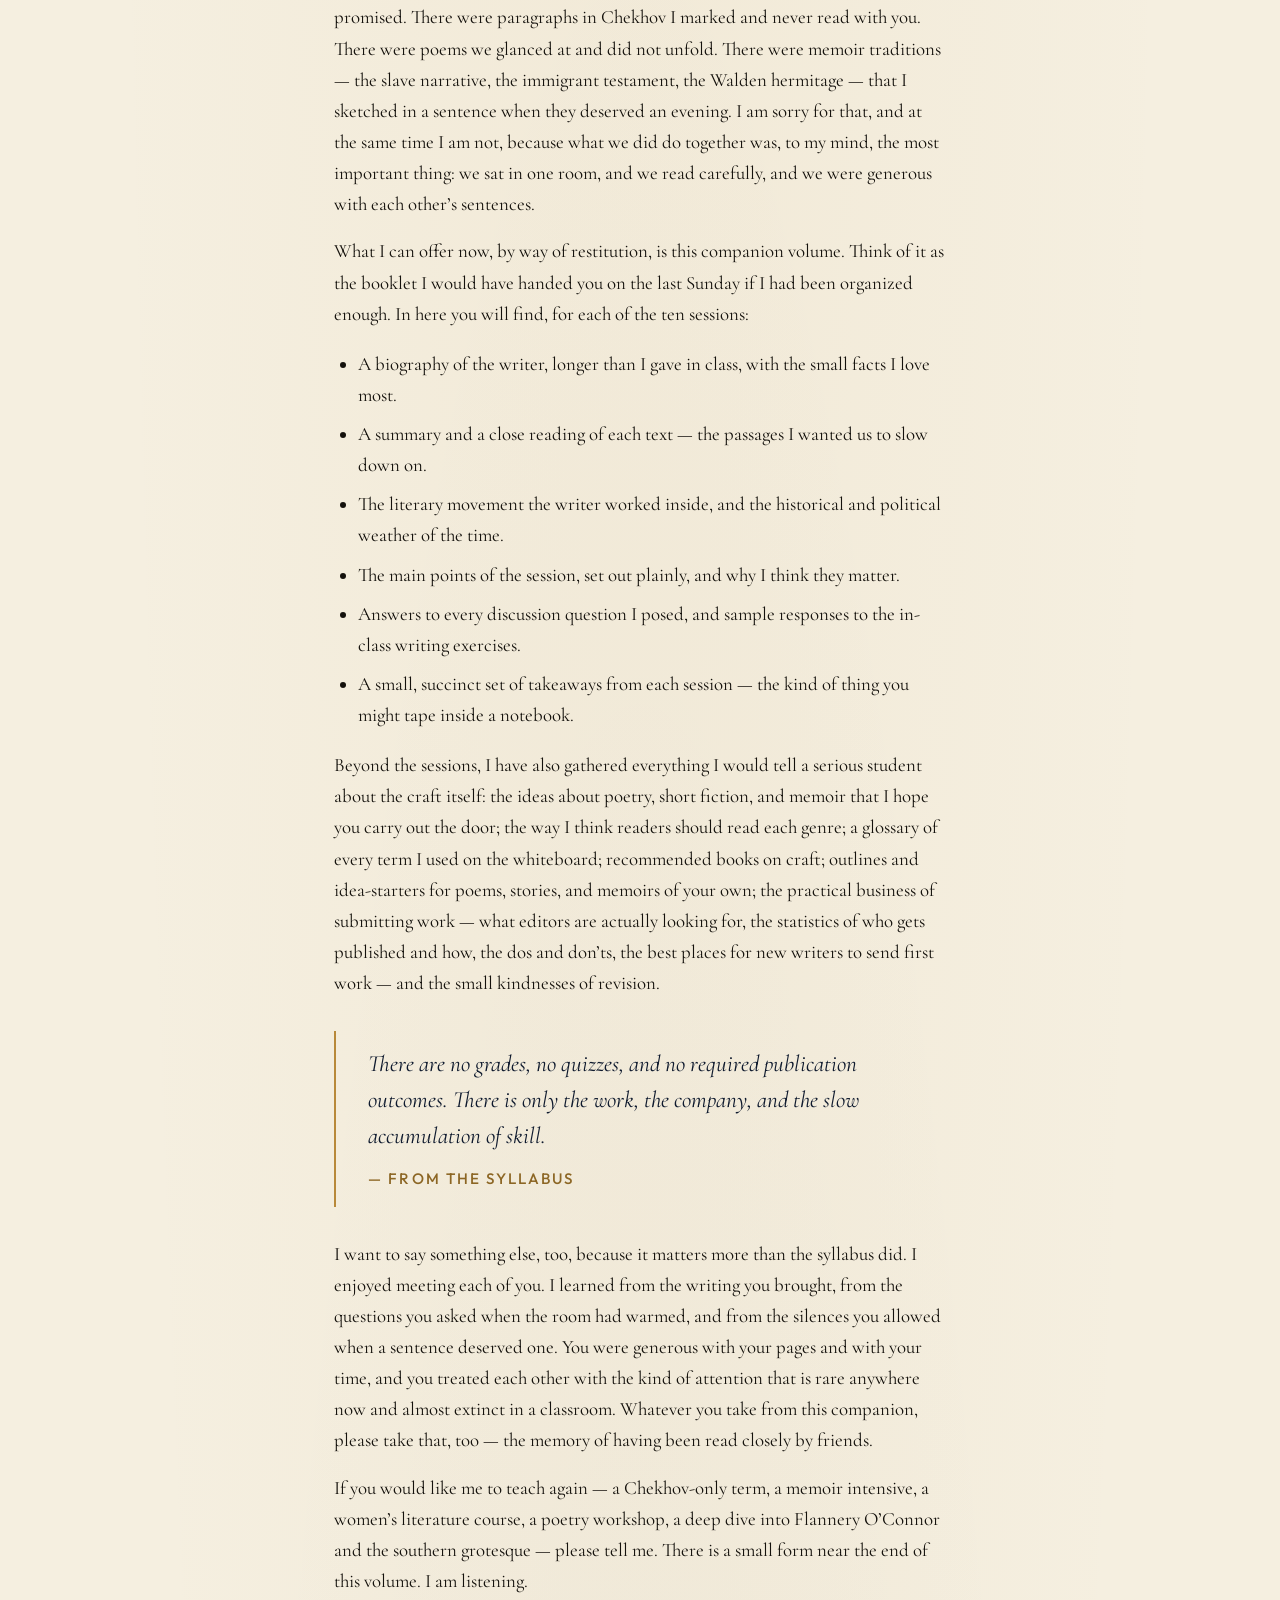
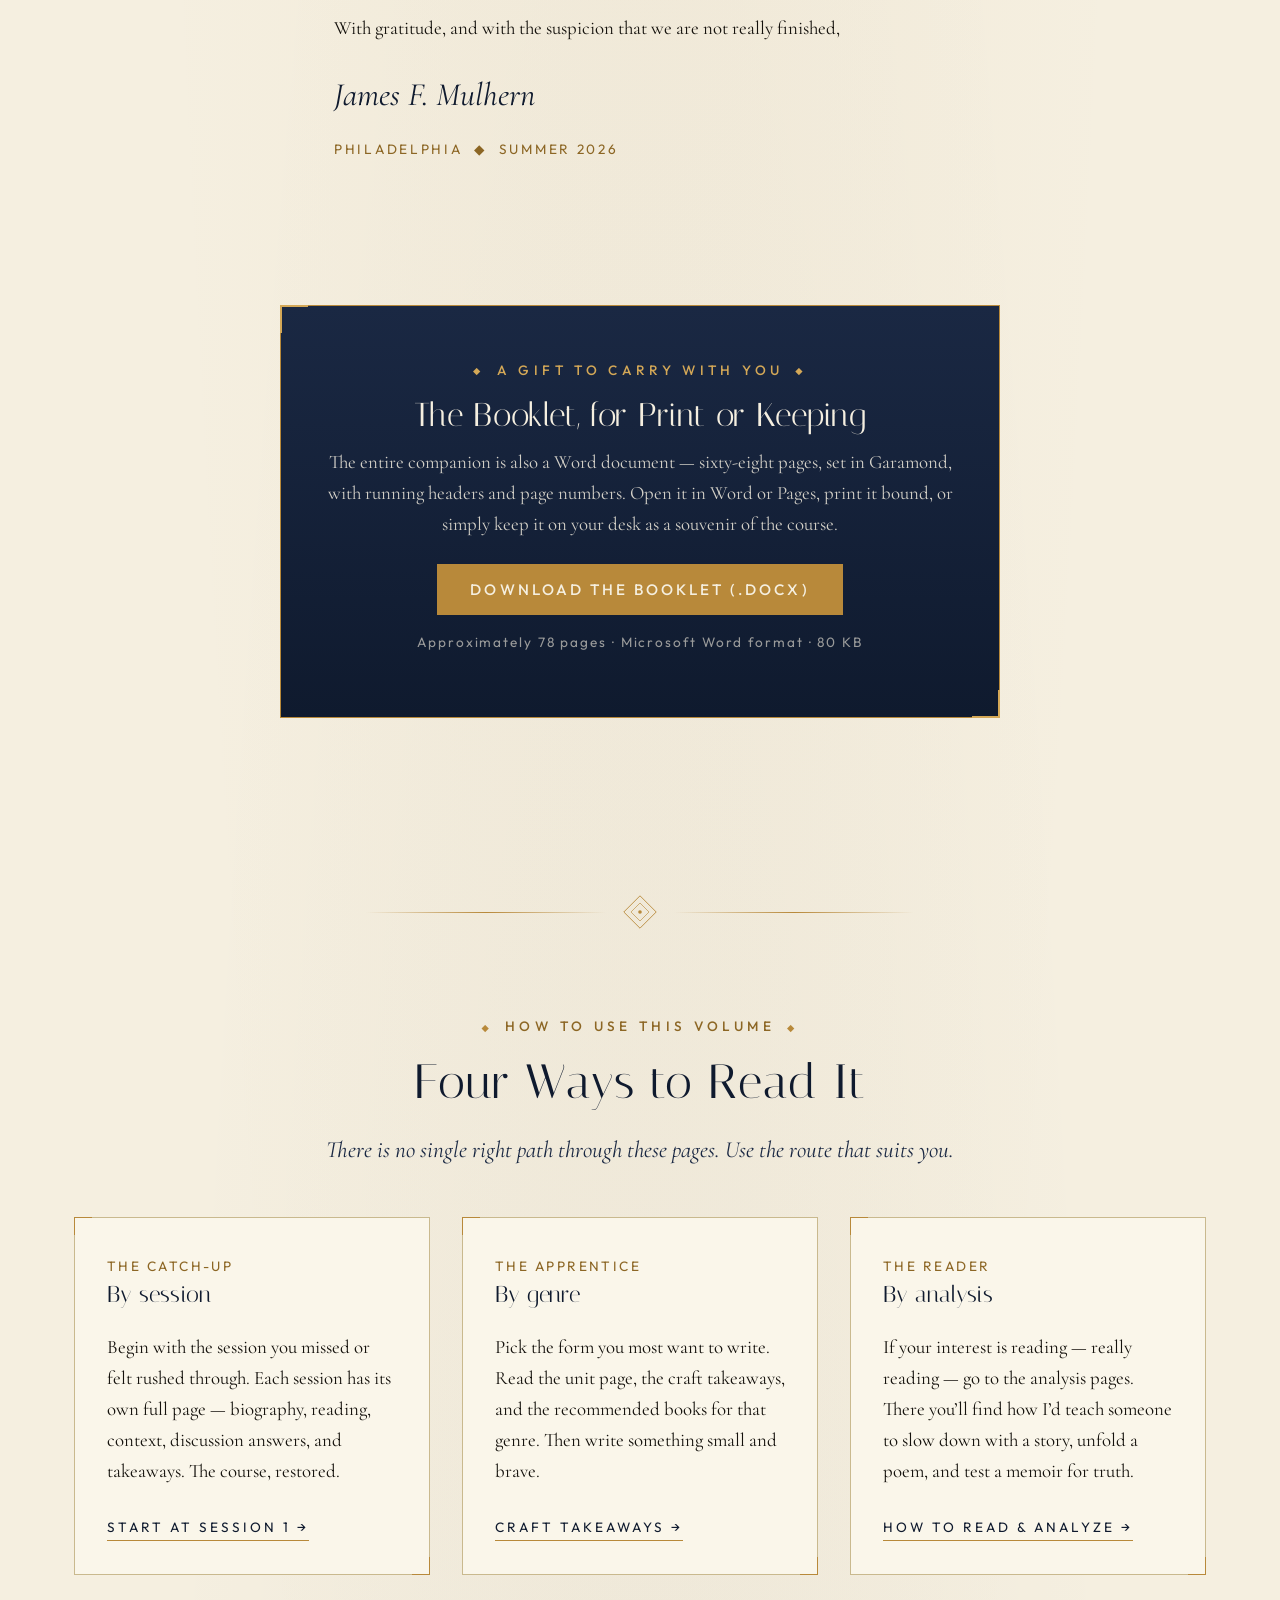
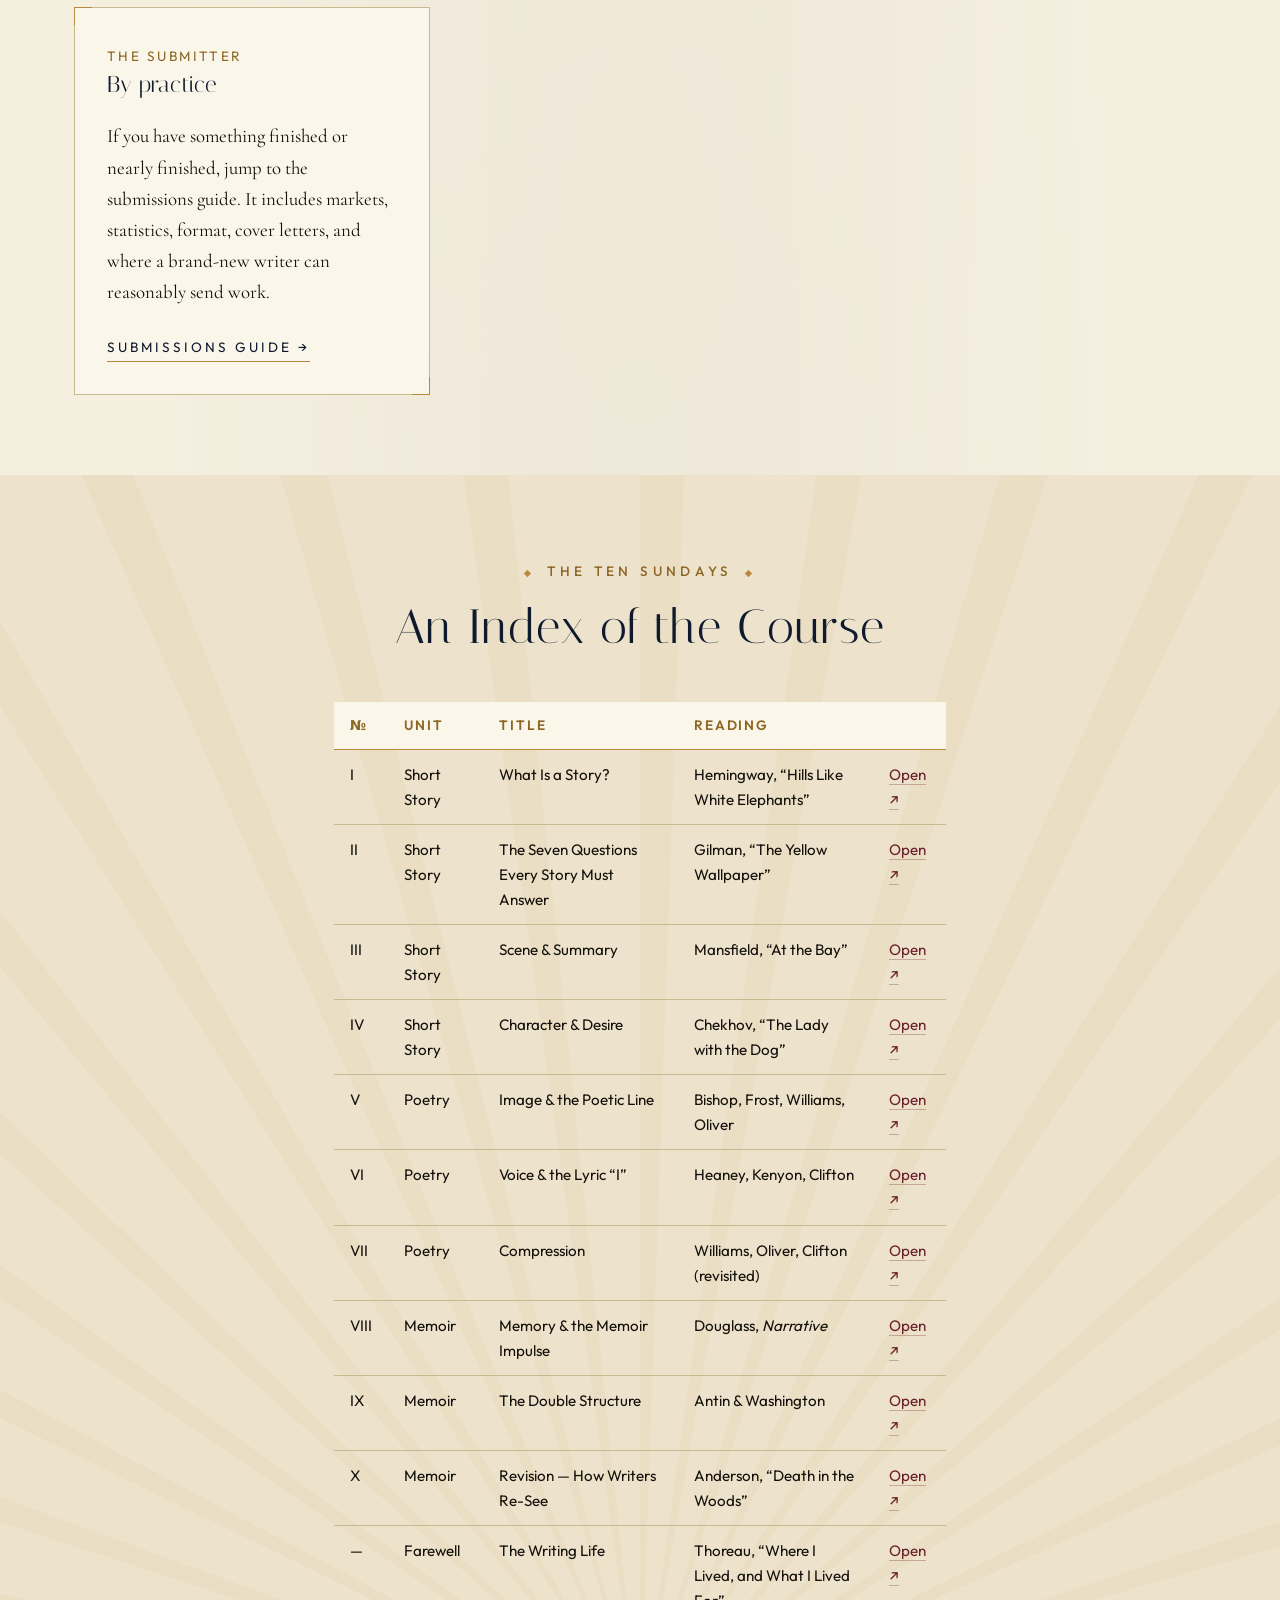
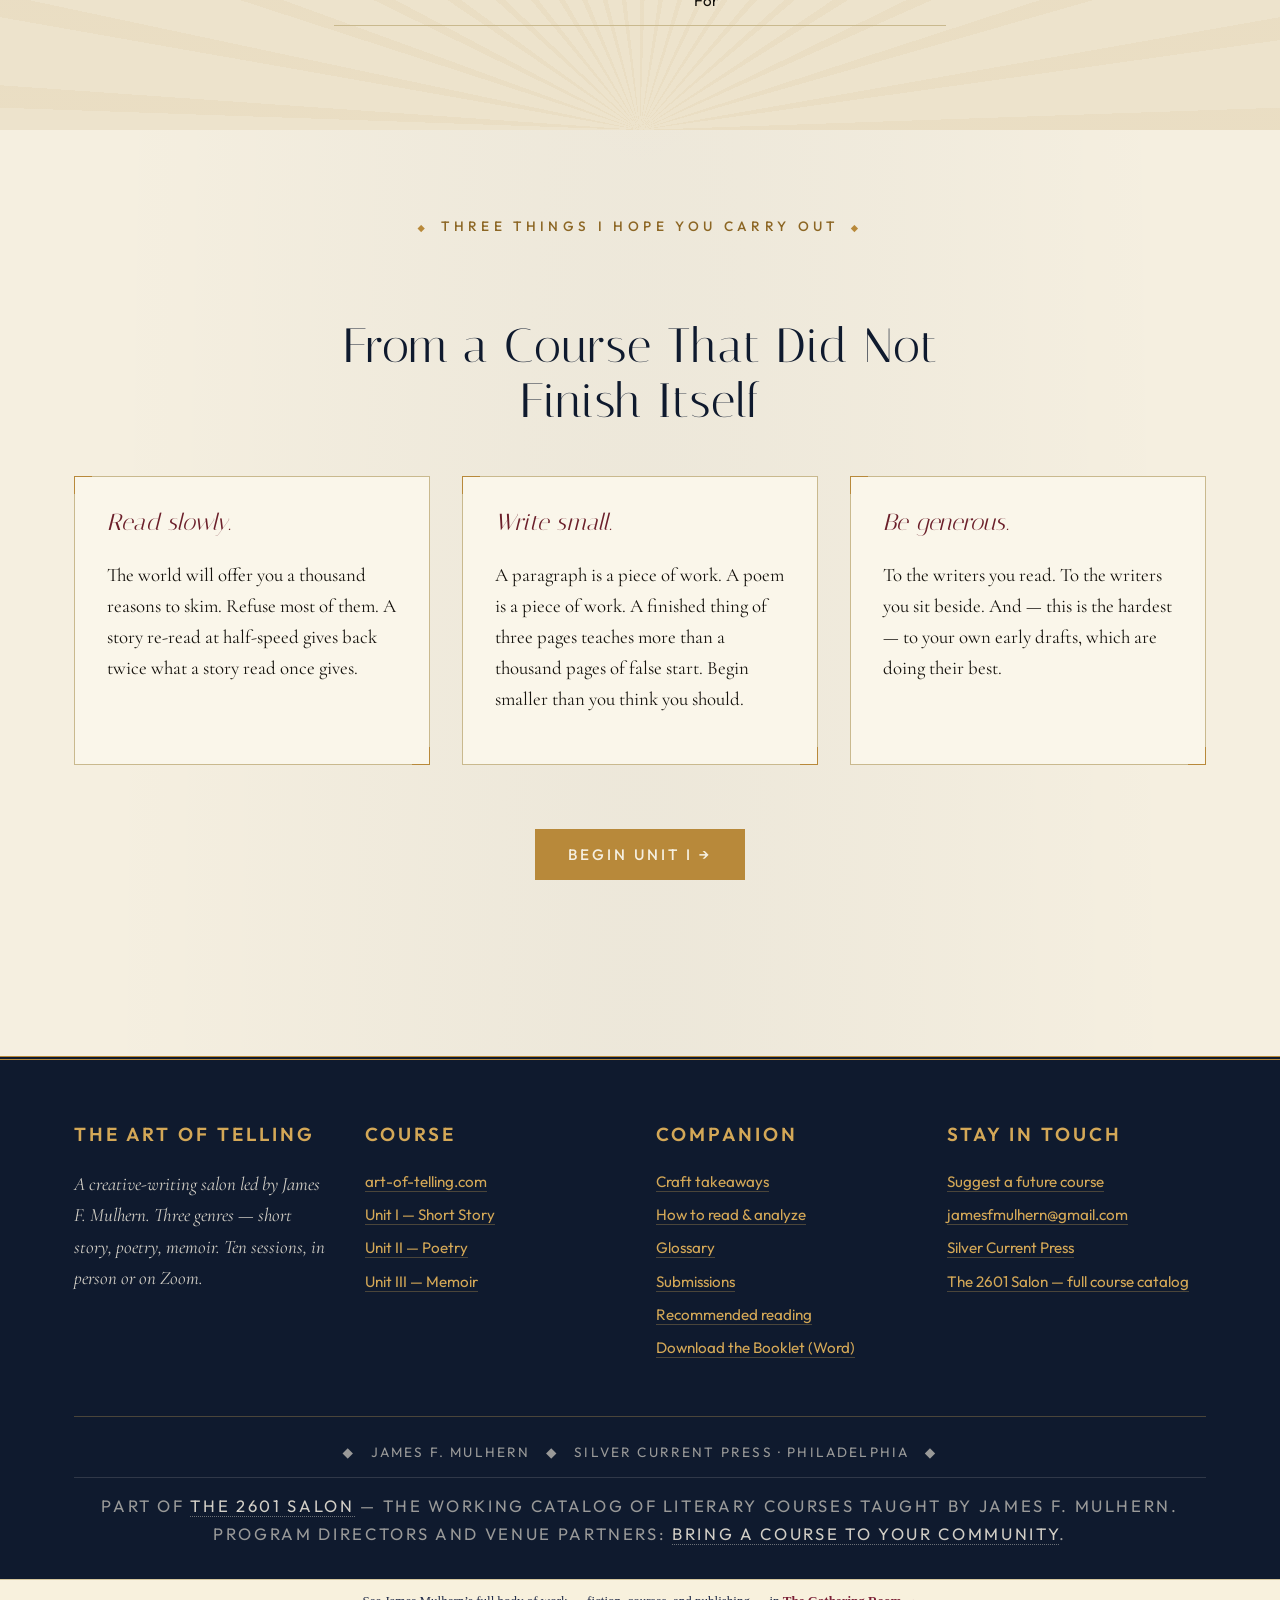
==== commit 44e30505: "Add fixed top-right site search button - New site-search.js widget: floating magnifying-glass button" ====
--- a/index.html
+++ b/index.html
@@ -279,5 +279,6 @@
 <script src="js/site.js"></script>
 <div id="mulhern-gathering-room-bar" style="background:#F8F1DD;color:#1E2947;text-align:center;padding:10px 16px;font-family:Georgia,'EB Garamond',serif;font-size:13px;border-top:1px solid #d4c69e;">See James Mulhern&rsquo;s full body of work &mdash; fiction, courses, and publishing &mdash; in <a href="https://silvercurrentpress.com/elsewhere.html" style="color:#7B1F35;font-weight:600;text-decoration:none;">The Gathering Room &rarr;</a></div>
 <script src="js/return-ribbon.js" defer></script>
+<script src="site-search.js" defer></script>
 </body>
 </html>
